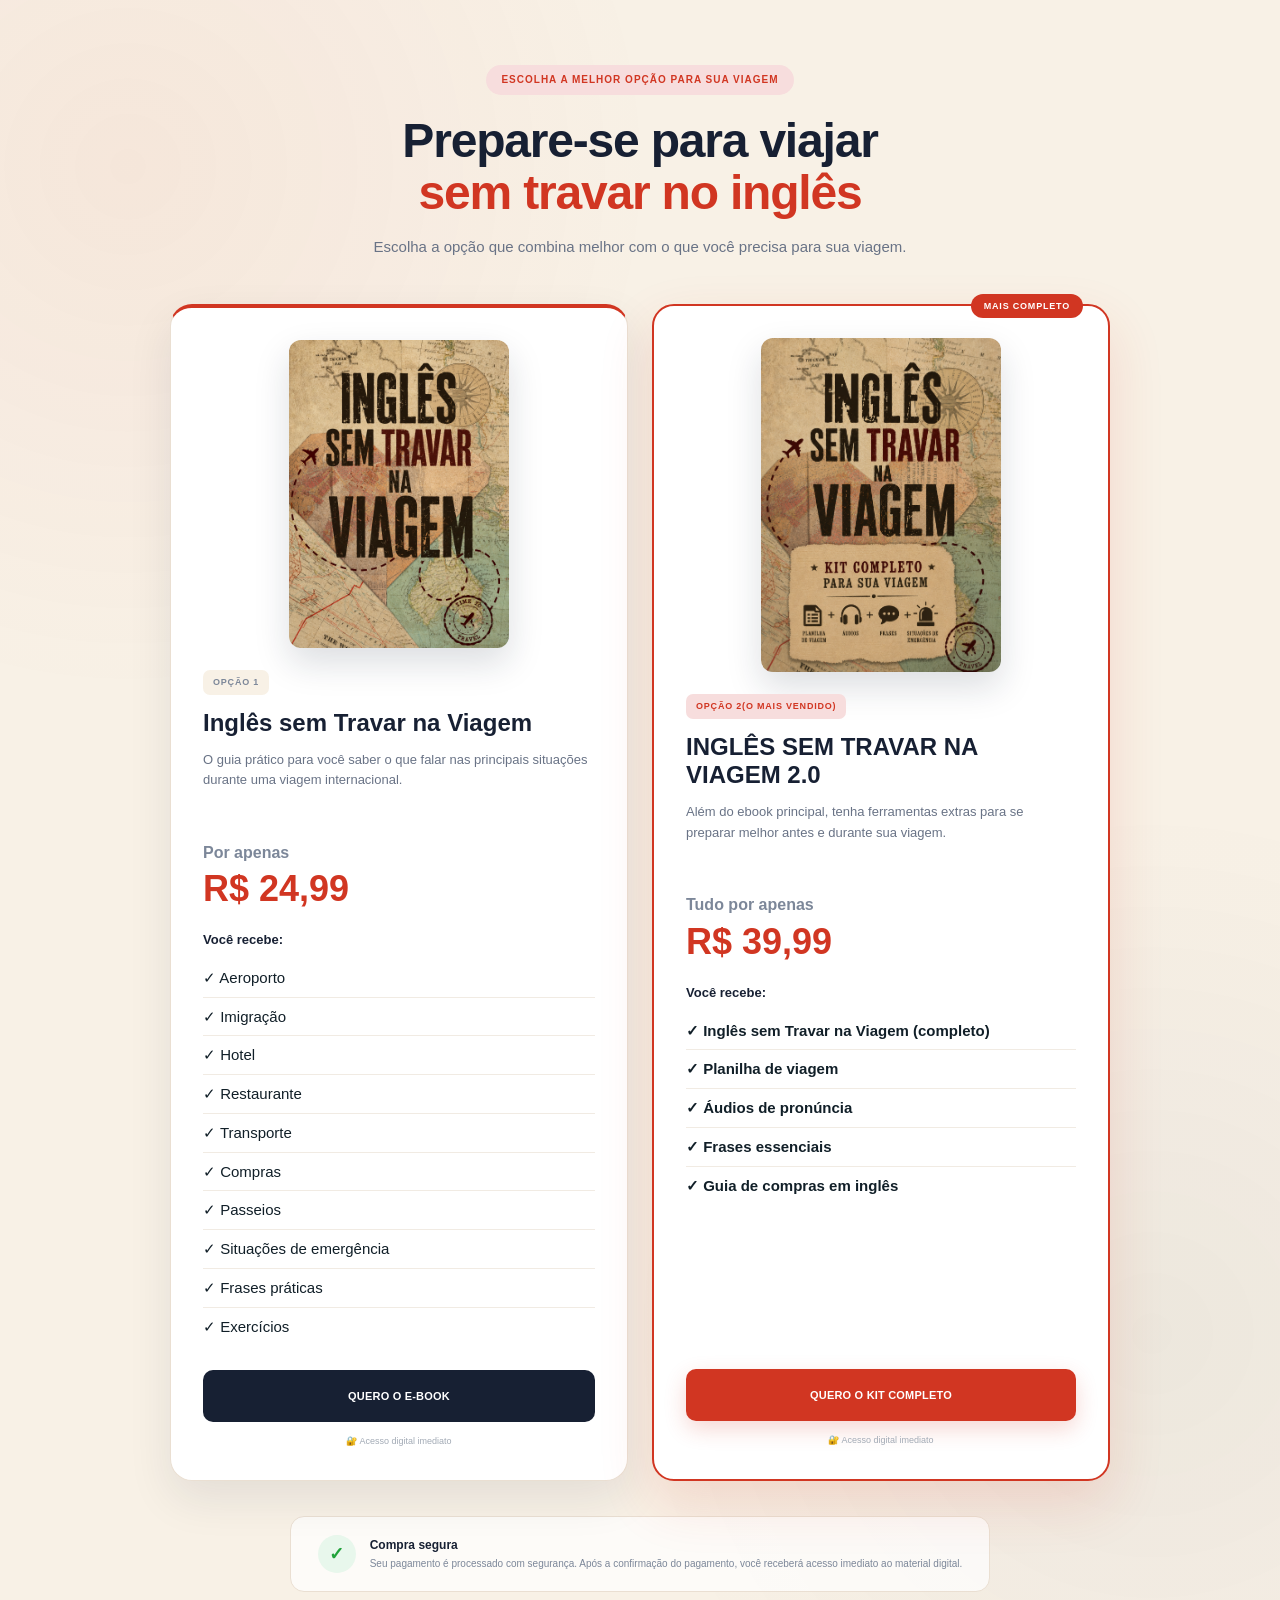
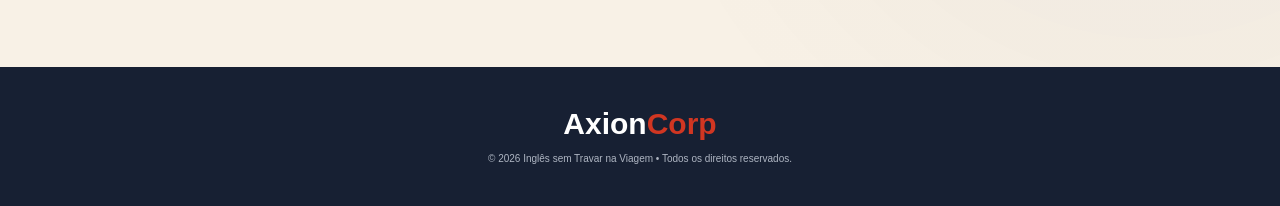
==== index.html @ 852e933a "Refactor index.html for better structure and clarity Refactor HTML structure and improve readability" ====
<!DOCTYPE html> <html lang="pt-BR"> <head>
<meta charset="UTF-8">

<meta name="viewport"
      content="width=device-width, initial-scale=1.0">

<title>Escolha sua opção | Inglês sem Travar na Viagem</title>

<link rel="stylesheet" href="oferta.css">
</head> <body>
<!-- ================= PRINCIPAL ================= -->

<main>

    <section class="offer">

        <div class="offer-container">


            <div class="badge">
                ESCOLHA A MELHOR OPÇÃO PARA SUA VIAGEM
            </div>


            <h1>
                Prepare-se para viajar
                <span>sem travar no inglês</span>
            </h1>


            <p class="subtitle">

                Escolha a opção que combina melhor
                com o que você precisa para sua viagem.

            </p>


            <!-- ================= CARDS ================= -->

            <div class="plans">


                <!-- ================= EBOOK ================= -->

                <div class="plan basic">


                    <div class="plan-image">

                        <img
                            src="capa oficial.png"
                            alt="Capa do e-book Inglês sem Travar na Viagem"
                        >

                    </div>


                    <div class="plan-label">
                        OPÇÃO 1
                    </div>


                    <h2>
                        Inglês sem Travar na Viagem
                    </h2>


                    <p class="plan-description">

                        O guia prático para você saber
                        o que falar nas principais situações
                        durante uma viagem internacional.

                    </p>


                    <div class="plan-price">

                        <small>
                            Por apenas
                        </small>

                        R$ 24,99

                    </div>


                    <div class="includes-title">
                        Você recebe:
                    </div>


                    <ul>

                        <li>
                            ✓ Aeroporto
                        </li>

                        <li>
                            ✓ Imigração
                        </li>

                        <li>
                            ✓ Hotel
                        </li>

                        <li>
                            ✓ Restaurante
                        </li>

                        <li>
                            ✓ Transporte
                        </li>

                        <li>
                            ✓ Compras
                        </li>

                        <li>
                            ✓ Passeios
                        </li>

                        <li>
                            ✓ Situações de emergência
                        </li>

                        <li>
                            ✓ Frases práticas
                        </li>

                        <li>
                            ✓ Exercícios
                        </li>

                    </ul>


                    <a
                        href="https://pay.cakto.com.br/377twj4_1083118"
                        class="plan-button basic-button"
                    >
                        QUERO O E-BOOK
                    </a>


                    <div class="plan-security">
                        🔐 Acesso digital imediato
                    </div>


                </div>



                <!-- ================= KIT ================= -->

                <div class="plan complete">


                    <div class="popular">
                        MAIS COMPLETO
                    </div>


                    <div class="plan-image">

                        <img
                            src="capa oficial 2.png"
                            alt="Capa do kit Inglês sem Travar na Viagem 2.0"
                        >

                    </div>


                    <div class="plan-label">
                        OPÇÃO 2 <span>(O MAIS VENDIDO)</span>
                    </div>


                    <h2>
                        INGLÊS SEM TRAVAR NA VIAGEM 2.0
                    </h2>


                    <p class="plan-description">

                        Além do ebook principal, tenha
                        ferramentas extras para se preparar
                        melhor antes e durante sua viagem.

                    </p>


                    <div class="plan-price">

                        <small>
                            Tudo por apenas
                        </small>

                        R$ 39,99

                    </div>


                    <div class="includes-title">
                        Você recebe:
                    </div>


                    <ul>

                        <li>
                            <strong>✓ Inglês sem Travar na Viagem (completo)</strong>
                        </li>

                        <li>
                            <strong>✓ Planilha de viagem</strong>
                        </li>

                        <li>
                            <strong>✓ Áudios de pronúncia</strong>
                        </li>

                        <li>
                            <strong>✓ Frases essenciais</strong>
                        </li>

                        <li>
                            <strong>✓ Guia de compras em inglês</strong>
                        </li>

                    </ul>


                    <a
                        href="https://pay.cakto.com.br/377twj4_1083118"
                        class="plan-button complete-button"
                    >
                        QUERO O KIT COMPLETO
                    </a>


                    <div class="plan-security">
                        🔐 Acesso digital imediato
                    </div>


                </div>


            </div>



            <!-- ================= GARANTIA ================= -->

            <div class="guarantee">


                <div class="guarantee-icon">
                    ✓
                </div>


                <div>

                    <strong>
                        Compra segura
                    </strong>


                    <p>
                        Seu pagamento é processado com segurança.
                        Após a confirmação do pagamento, você receberá
                        acesso imediato ao material digital.
                    </p>

                </div>


            </div>


        </div>

    </section>

</main>



<!-- ================= FOOTER ================= -->

<footer>


    <div class="footer-logo">
        Axion<span>Corp</span>
    </div>


    <p>
        © 2026 Inglês sem Travar na Viagem
        • Todos os direitos reservados.
    </p>


</footer>
</body> </html>
---- oferta.css ----
/* ================================================= */
/* ================= RESET ========================= */
/* ================================================= */

* {
    margin: 0;
    padding: 0;
    box-sizing: border-box;
}

html {
    scroll-behavior: smooth;
}

body {
    width: 100%;
    min-width: 0;
    font-family: Arial, Helvetica, sans-serif;
    background: #f8f1e6;
    color: #172033;
    overflow-x: hidden;
    -webkit-font-smoothing: antialiased;
}

img {
    display: block;
    max-width: 100%;
    height: auto;
}

a {
    color: inherit;
}

a,
button {
    -webkit-tap-highlight-color: transparent;
}


/* ================================================= */
/* ================= PRINCIPAL ===================== */
/* ================================================= */

.offer {
    width: 100%;
    min-height: 100vh;
    padding: 65px 20px 75px;

    background:
        radial-gradient(
            circle at 10% 10%,
            rgba(209, 54, 34, 0.06),
            transparent 28%
        ),
        radial-gradient(
            circle at 90% 80%,
            rgba(23, 32, 51, 0.05),
            transparent 30%
        ),
        #f8f1e6;
}

.offer-container {
    width: 100%;
    max-width: 1080px;
    margin: 0 auto;
    text-align: center;
}


/* ================================================= */
/* ================= BADGE ========================= */
/* ================================================= */

.badge {
    display: inline-flex;
    align-items: center;
    justify-content: center;

    max-width: 100%;

    padding: 8px 15px;

    border-radius: 30px;

    background: #f7dddd;
    color: #d13622;

    font-size: 10px;
    font-weight: 800;
    letter-spacing: 1px;
    line-height: 1.4;

    text-align: center;
}


/* ================================================= */
/* ================= TÍTULO ======================== */
/* ================================================= */

.offer h1 {
    width: 100%;
    max-width: 800px;

    margin: 20px auto 15px;

    font-size: 48px;
    line-height: 1.08;
    letter-spacing: -1.2px;

    font-weight: 800;
    color: #172033;
}

.offer h1 span {
    display: block;
    color: #d13622;
}


/* ================================================= */
/* ================= SUBTÍTULO ===================== */
/* ================================================= */

.subtitle {
    width: 100%;
    max-width: 620px;

    margin: 0 auto;

    color: #697386;

    font-size: 15px;
    line-height: 1.7;
}


/* ================================================= */
/* ================= CARDS ========================= */
/* ================================================= */

.plans {
    width: 100%;
    max-width: 940px;

    margin: 45px auto 0;

    display: grid;
    grid-template-columns: repeat(2, minmax(0, 1fr));

    gap: 24px;

    align-items: stretch;

    text-align: left;
}

.plan {
    position: relative;

    width: 100%;
    min-width: 0;

    padding: 32px;

    border-radius: 22px;

    background: #ffffff;

    border: 1px solid #eadfd2;

    box-shadow:
        0 18px 45px rgba(23, 32, 51, 0.09);

    display: flex;
    flex-direction: column;

    /* IMPORTANTE: não cortar o selo */
    overflow: visible;

    transition:
        transform 0.25s ease,
        box-shadow 0.25s ease,
        border-color 0.25s ease;
}

.plan:hover {
    transform: translateY(-5px);

    box-shadow:
        0 24px 55px rgba(23, 32, 51, 0.13);
}


/* ================================================= */
/* ================= CARD EBOOK ==================== */
/* ================================================= */

.plan.basic {
    border-top: 4px solid #d13622;
}


/* ================================================= */
/* ================= CARD COMPLETO ================= */
/* ================================================= */

.plan.complete {
    border: 2px solid #d13622;

    box-shadow:
        0 22px 55px rgba(209, 54, 34, 0.14);
}


/* ================================================= */
/* ================= MAIS COMPLETO ================= */
/* ================================================= */

.popular {
    position: absolute;

    top: 0;
    right: 25px;

    transform: translateY(-50%);

    padding: 7px 13px;

    border-radius: 30px;

    background: #d13622;
    color: #ffffff;

    font-size: 9px;
    font-weight: 800;
    letter-spacing: 0.8px;

    white-space: nowrap;

    z-index: 10;
}


/* ================================================= */
/* ================= IMAGEM EBOOK ================== */
/* ================================================= */

.plan-image {
    width: 100%;
    max-width: 220px;

    margin: 0 auto 22px;

    display: flex;
    justify-content: center;
}

.plan-image img {
    width: 100%;
    height: auto;

    border-radius: 12px;

    box-shadow:
        0 15px 35px rgba(23, 32, 51, 0.15);

    transition:
        transform 0.3s ease,
        box-shadow 0.3s ease;
}

.plan:hover .plan-image img {
    transform:
        translateY(-5px)
        scale(1.02);

    box-shadow:
        0 20px 40px rgba(23, 32, 51, 0.20);
}

.complete .plan-image {
    max-width: 240px;
}


/* ================================================= */
/* ================= LABEL ========================= */
/* ================================================= */

.plan-label {
    display: inline-flex;
    align-items: center;

    width: fit-content;
    max-width: 100%;

    margin-bottom: 14px;

    padding: 6px 10px;

    border-radius: 7px;

    background: #f8f1e6;
    color: #7c8799;

    font-size: 9px;
    font-weight: 800;
    letter-spacing: 0.8px;
    line-height: 1.4;
}

.complete .plan-label {
    background: #f7dddd;
    color: #d13622;
}


/* ================================================= */
/* ================= TÍTULO CARD =================== */
/* ================================================= */

.plan h2 {
    width: 100%;

    margin-bottom: 12px;

    color: #172033;

    font-size: 24px;
    line-height: 1.2;

    font-weight: 800;

    overflow-wrap: break-word;
}


/* ================================================= */
/* ================= DESCRIÇÃO ===================== */
/* ================================================= */

.plan-description {
    min-height: 70px;

    margin-bottom: 22px;

    color: #697386;

    font-size: 13px;
    line-height: 1.6;
}


/* ================================================= */
/* ================= PREÇO ========================= */
/* ================================================= */

.plan-price {
    margin-bottom: 25px;

    color: #d13622;

    font-size: 36px;
    line-height: 1;

    font-weight: 800;
}

.plan-price small {
    display: block;

    margin-bottom: 7px;

    color: #7c8799;

    font-size: 16px;
    line-height: 1.4;

    font-weight: 700;
}


/* ================================================= */
/* ================= RECEBE ======================== */
/* ================================================= */

.includes-title {
    margin-bottom: 12px;

    color: #172033;

    font-size: 13px;

    font-weight: 800;
}


/* ================================================= */
/* ================= LISTA ========================= */
/* ================================================= */

.plan ul {
    width: 100%;

    list-style: none;

    margin: 0 0 25px;

    padding: 0;
}

.plan li {
    padding: 8px 0;

    border-bottom:
        1px solid #f1ebe3;

    color: #111F28;

    font-size: 15px;
    line-height: 1.45;

    overflow-wrap: break-word;
}

.plan li:last-child {
    border-bottom: none;
}

/* Remove o segundo ✓ criado pelo CSS */

.plan li::before {
    content: none;
}

.plan li strong {
    color: #111F28;
}


/* ================================================= */
/* ================= BOTÕES ======================== */
/* ================================================= */

.plan-button {
    display: flex;

    align-items: center;
    justify-content: center;

    width: 100%;
    max-width: 100%;

    min-height: 52px;

    margin-top: auto;

    padding: 15px 14px;

    border: none;
    border-radius: 10px;

    text-decoration: none;

    text-align: center;

    font-size: 11px;
    line-height: 1.3;
    font-weight: 800;

    letter-spacing: 0.2px;

    cursor: pointer;

    white-space: normal;
    overflow-wrap: break-word;

    transition:
        transform 0.2s ease,
        background 0.2s ease,
        box-shadow 0.2s ease;
}


/* ================================================= */
/* ================= BOTÃO EBOOK =================== */
/* ================================================= */

.basic-button {
    background: #172033;
    color: #ffffff;
}

.basic-button:hover {
    background: #d13622;

    transform:
        translateY(-3px)
        scale(1.01);

    box-shadow:
        0 12px 30px
        rgba(209, 54, 34, 0.25);
}


/* ================================================= */
/* ================= BOTÃO KIT ===================== */
/* ================================================= */

.complete-button {
    background: #d13622;

    color: #ffffff;

    box-shadow:
        0 8px 22px
        rgba(209, 54, 34, 0.20);
}

.complete-button:hover {
    background: #b82c1c;

    transform:
        translateY(-3px)
        scale(1.01);

    box-shadow:
        0 14px 32px
        rgba(209, 54, 34, 0.35);
}


/* ================================================= */
/* ================= QUANDO CLICAR ================= */
/* ================================================= */

.plan-button:active {
    transform:
        translateY(1px)
        scale(0.97);

    box-shadow:
        0 4px 10px
        rgba(23, 32, 51, 0.15);
}

.plan-button:focus-visible {
    outline:
        3px solid
        rgba(209, 54, 34, 0.30);

    outline-offset: 4px;
}


/* ================================================= */
/* ================= SEGURANÇA ===================== */
/* ================================================= */

.plan-security {
    margin-top: 13px;

    color: #a2aab5;

    font-size: 9px;
    line-height: 1.4;

    text-align: center;
}


/* ================================================= */
/* ================= GARANTIA ====================== */
/* ================================================= */

.guarantee {
    width: 100%;
    max-width: 700px;

    margin: 35px auto 0;

    padding: 18px 22px;

    display: flex;

    align-items: center;
    justify-content: center;

    gap: 14px;

    background:
        rgba(255, 255, 255, 0.72);

    border:
        1px solid #eadfd2;

    border-radius: 14px;

    text-align: left;
}

.guarantee-icon {
    flex: 0 0 38px;

    width: 38px;
    height: 38px;

    display: flex;

    align-items: center;
    justify-content: center;

    border-radius: 50%;

    background: #e8f7ec;

    color: #20a33a;

    font-size: 18px;
    font-weight: 900;
}

.guarantee strong {
    display: block;

    margin-bottom: 4px;

    color: #172033;

    font-size: 12px;
}

.guarantee p {
    color: #7c8799;

    font-size: 10px;
    line-height: 1.5;
}


/* ================================================= */
/* ================= FOOTER ======================== */
/* ================================================= */

footer {
    width: 100%;

    padding: 40px 20px;

    background: #172033;

    color: #aeb5c2;

    text-align: center;
}

.footer-logo {
    margin-bottom: 10px;

    color: #ffffff;

    font-size: 30px;

    font-weight: 800;
}

.footer-logo span {
    color: #d13622;
}

footer p {
    font-size: 10px;
    line-height: 1.5;
}


/* ================================================= */
/* ================= TABLET ======================== */
/* ================================================= */

@media (max-width: 900px) {

    .offer {
        padding: 55px 20px 65px;
    }

    .offer h1 {
        font-size: 42px;
    }

    .plans {
        gap: 18px;
    }

    .plan {
        padding: 27px;
    }

}


/* ================================================= */
/* ================= CELULAR ======================= */
/* ================================================= */

@media (max-width: 700px) {

    body {
        width: 100%;
        overflow-x: hidden;
    }

    .offer {
        width: 100%;
        min-height: auto;

        padding: 42px 15px 55px;
    }

    .offer-container {
        width: 100%;
        max-width: 100%;
    }

    .badge {
        padding: 7px 10px;

        font-size: 8px;
        line-height: 1.4;

        letter-spacing: 0.6px;
    }

    .offer h1 {
        margin: 16px auto 15px;

        font-size: clamp(28px, 8vw, 36px);

        line-height: 1.12;

        letter-spacing: -0.7px;
    }

    .subtitle {
        font-size: 13px;
        line-height: 1.6;
    }

    .plans {
        width: 100%;
        max-width: 100%;

        margin: 38px auto 0;

        display: flex;
        flex-direction: column;

        gap: 30px;
    }

    .plan {
        width: 100%;

        padding: 26px 21px;

        border-radius: 18px;
    }

    .plan.complete {
        margin-top: 8px;
    }

    .popular {
        right: 17px;

        padding: 6px 10px;

        font-size: 8px;
        letter-spacing: 0.5px;
    }

    .plan-image {
        width: 100%;

        max-width: 190px;

        margin: 0 auto 18px;
    }

    .complete .plan-image {
        max-width: 210px;
    }

    .plan h2 {
        font-size: 21px;
        line-height: 1.25;
    }

    .plan-description {
        min-height: auto;

        font-size: 12px;
        line-height: 1.6;
    }

    .plan-price {
        font-size: 33px;
    }

    .plan-price small {
        font-size: 14px;
    }

    .plan li {
        font-size: 14px;

        padding: 9px 0;
    }

    .plan-button {
        width: 100%;

        min-height: 52px;

        padding: 14px 10px;

        font-size: 11px;
    }

    .guarantee {
        width: 100%;
        max-width: 100%;

        margin-top: 28px;

        padding: 16px;

        gap: 10px;
    }

    footer {
        padding: 35px 15px;
    }

}


/* ================================================= */
/* ================= CELULAR PEQUENO =============== */
/* ================================================= */

@media (max-width: 480px) {

    .offer {
        padding: 35px 12px 45px;
    }

    .offer h1 {
        font-size: clamp(26px, 8vw, 30px);
        line-height: 1.13;
    }

    .subtitle {
        font-size: 12px;
    }

    .plans {
        margin-top: 32px;
        gap: 27px;
    }

    .plan {
        padding: 23px 17px;

        border-radius: 16px;
    }

    .popular {
        right: 12px;

        padding: 6px 8px;

        font-size: 7px;
    }

    .plan-image {
        max-width: 170px;
    }

    .complete .plan-image {
        max-width: 185px;
    }

    .plan-label {
        font-size: 8px;
    }

    .plan h2 {
        font-size: 19px;
    }

    .plan-description {
        font-size: 11px;
    }

    .plan li {
        font-size: 13px;

        padding-top: 8px;
        padding-bottom: 8px;
    }

    .plan-price {
        font-size: 30px;
    }

    .plan-price small {
        font-size: 13px;
    }

    .plan-button {
        min-height: 50px;

        padding: 12px 8px;

        font-size: 10px;
    }

    .guarantee {
        align-items: flex-start;

        gap: 10px;

        padding: 14px;
    }

    .guarantee-icon {
        flex-basis: 34px;

        width: 34px;
        height: 34px;

        font-size: 16px;
    }

    footer {
        padding: 30px 12px;
    }

    .footer-logo {
        font-size: 25px;
    }

    footer p {
        font-size: 8px;
    }

}


/* ================================================= */
/* ================= MUITO PEQUENO ================= */
/* ================================================= */

@media (max-width: 360px) {

    .offer {
        padding-left: 10px;
        padding-right: 10px;
    }

    .offer h1 {
        font-size: 25px;
    }

    .plan {
        padding: 20px 14px;
    }

    .plan h2 {
        font-size: 18px;
    }

    .plan-price {
        font-size: 28px;
    }

    .plan-price small {
        font-size: 12px;
    }

    .plan li {
        font-size: 12px;
    }

    .popular {
        right: 10px;
        font-size: 6px;
    }

}


/* ================================================= */
/* ================= ACESSIBILIDADE ================ */
/* ================================================= */

@media (prefers-reduced-motion: reduce) {

    html {
        scroll-behavior: auto;
    }

    *,
    *::before,
    *::after {

        transition-duration: 0.01ms !important;

        animation-duration: 0.01ms !important;

        animation-iteration-count: 1 !important;
    }

}
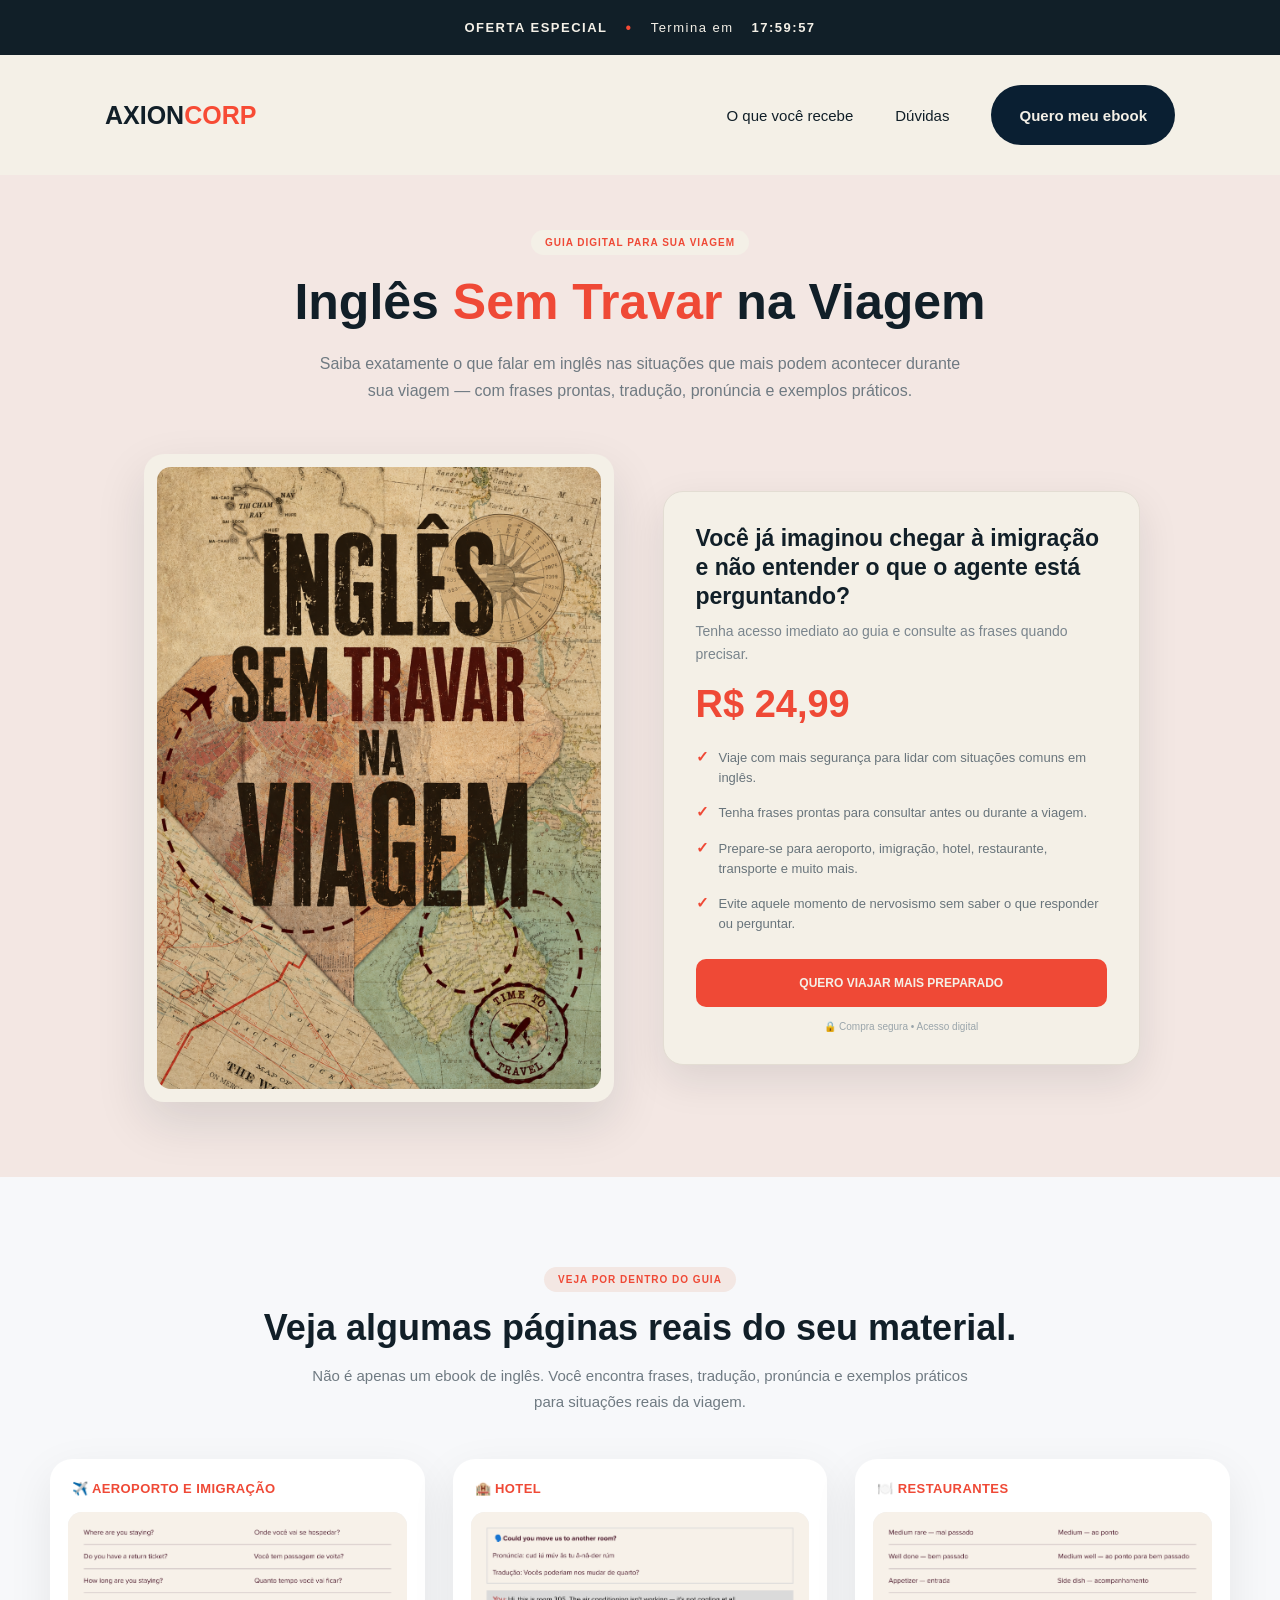
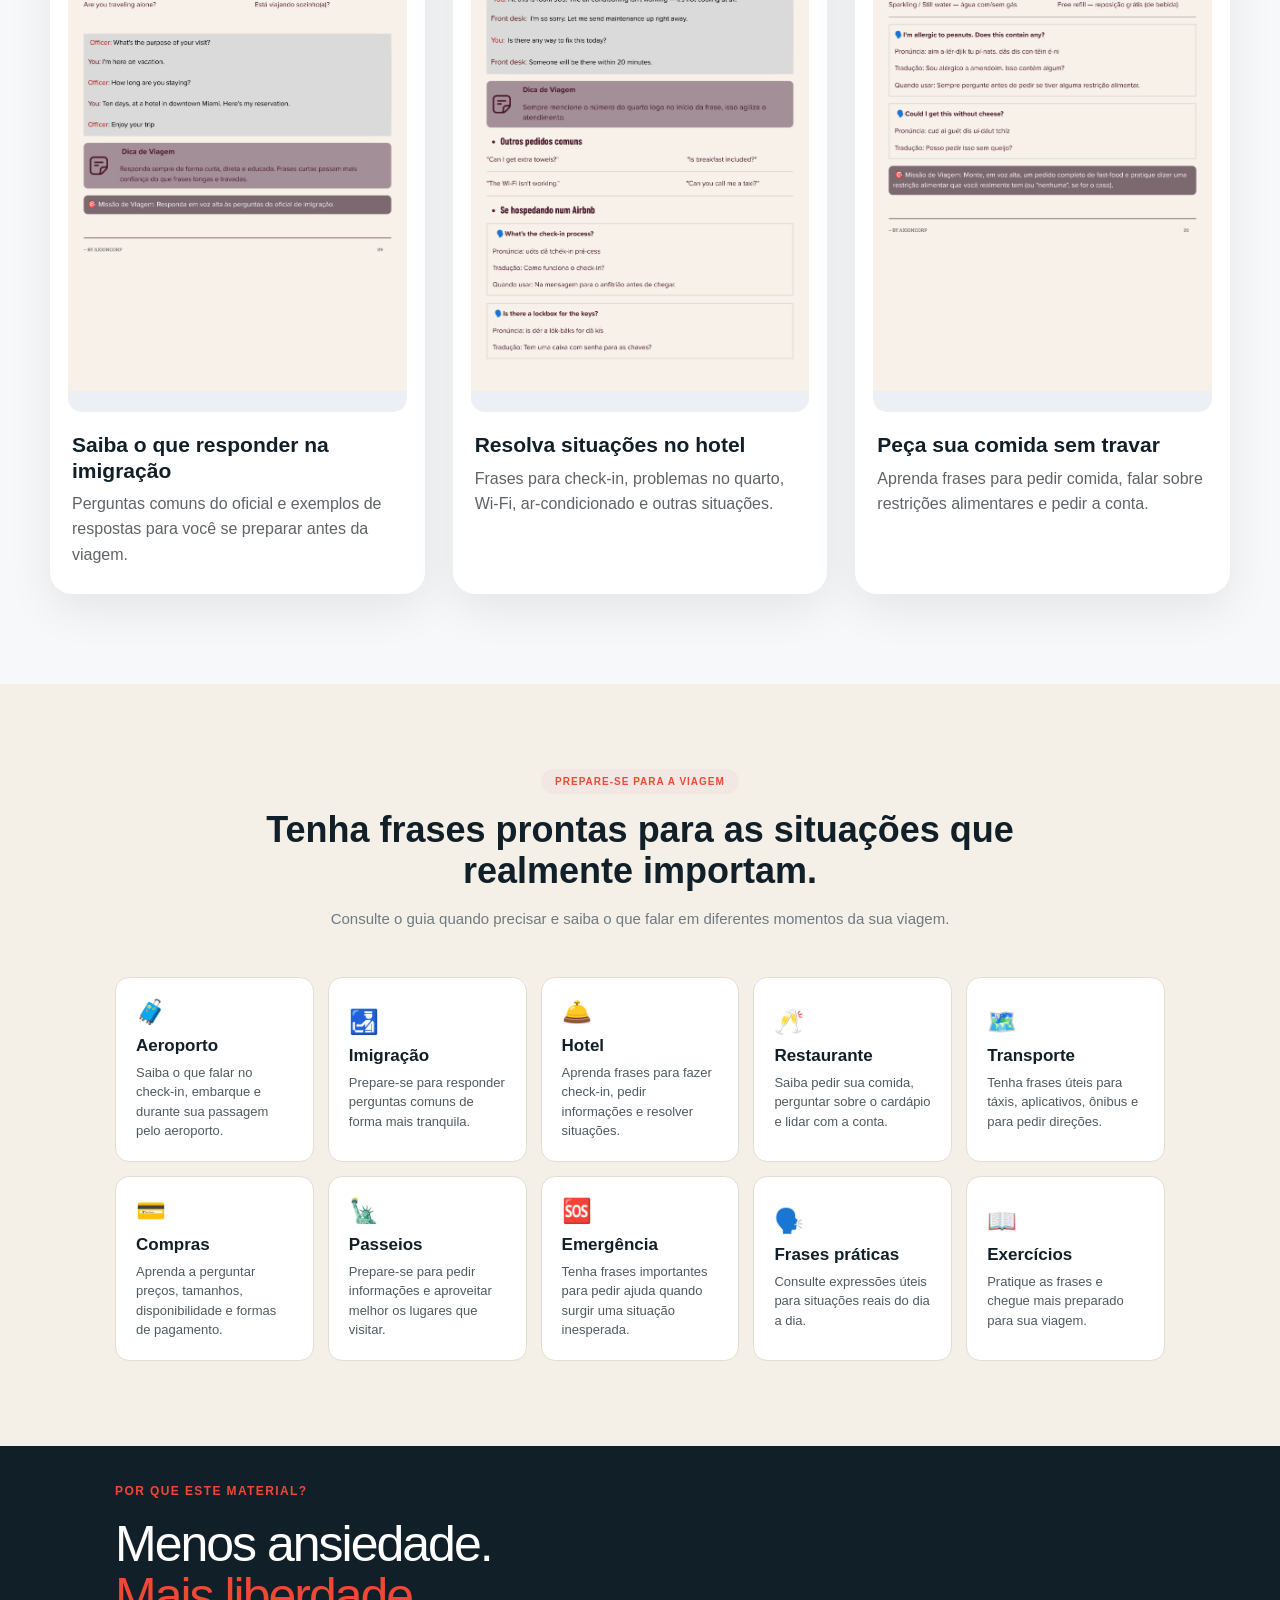
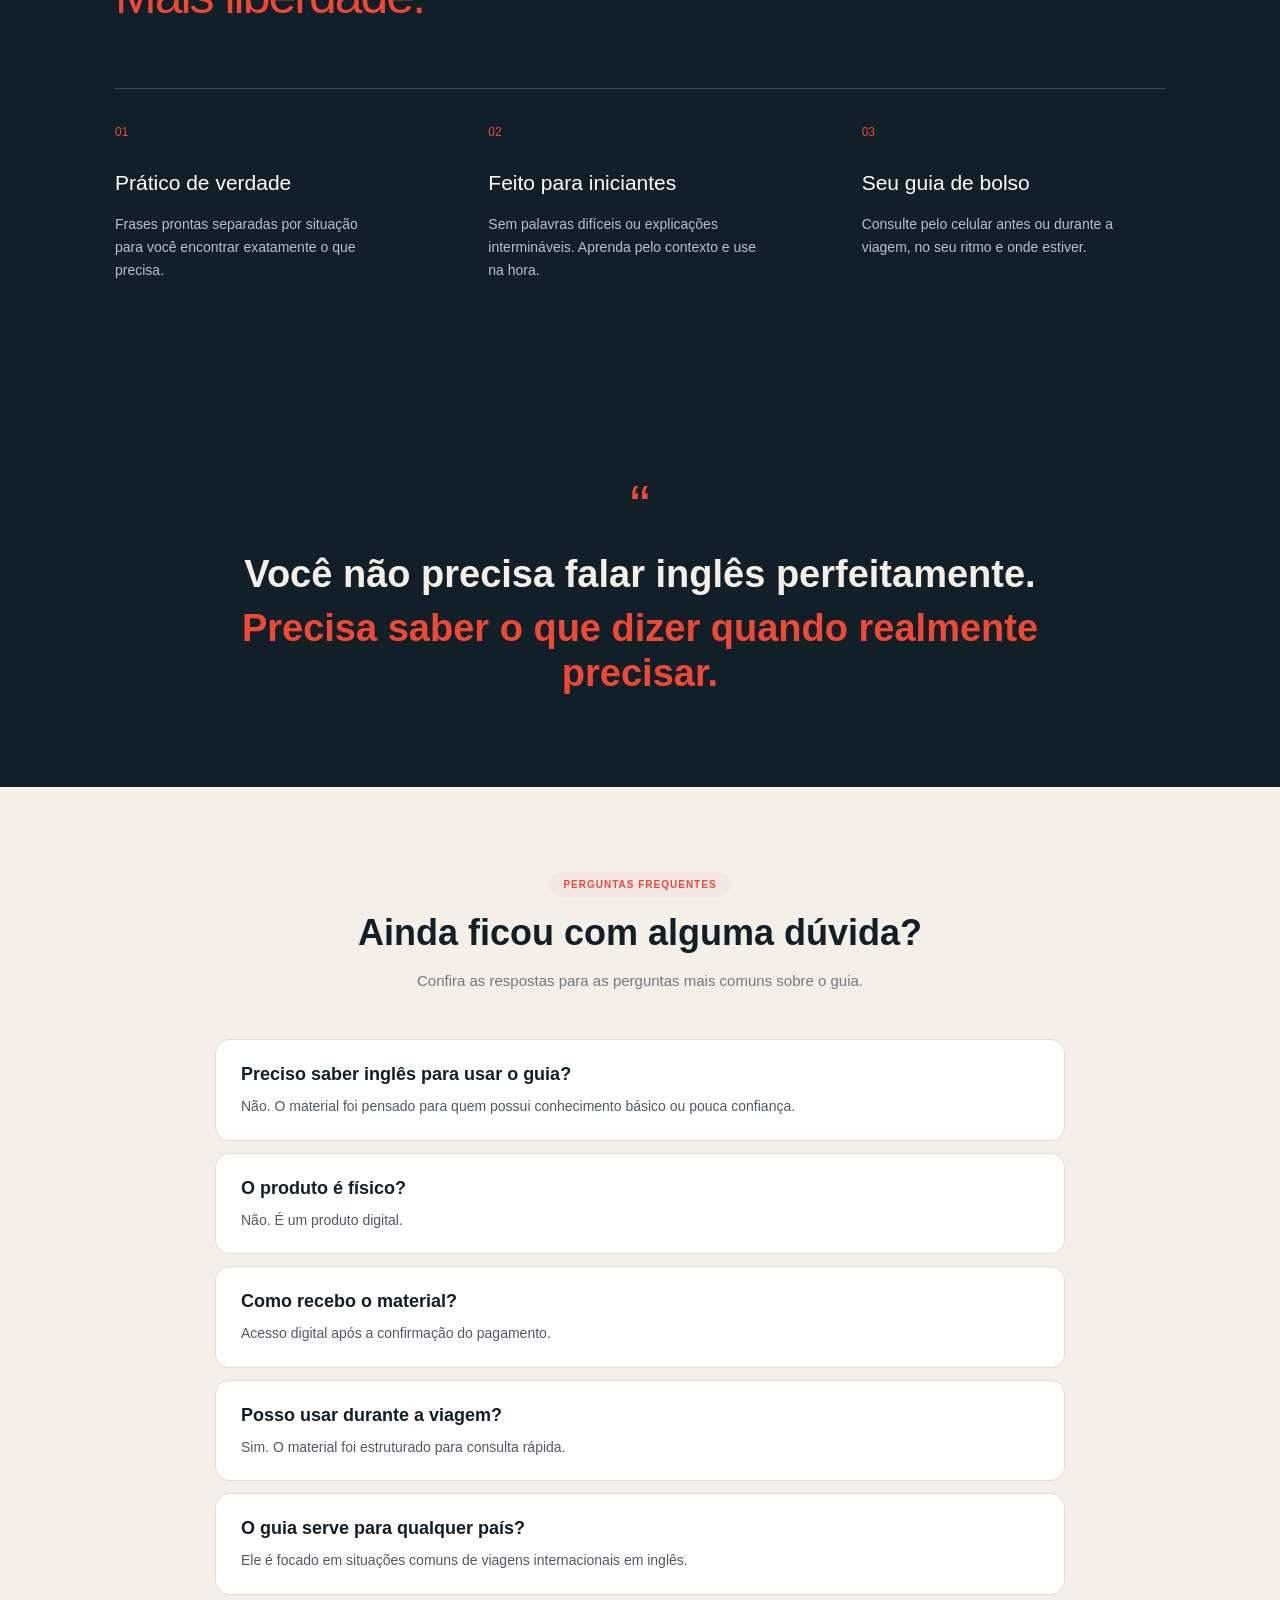
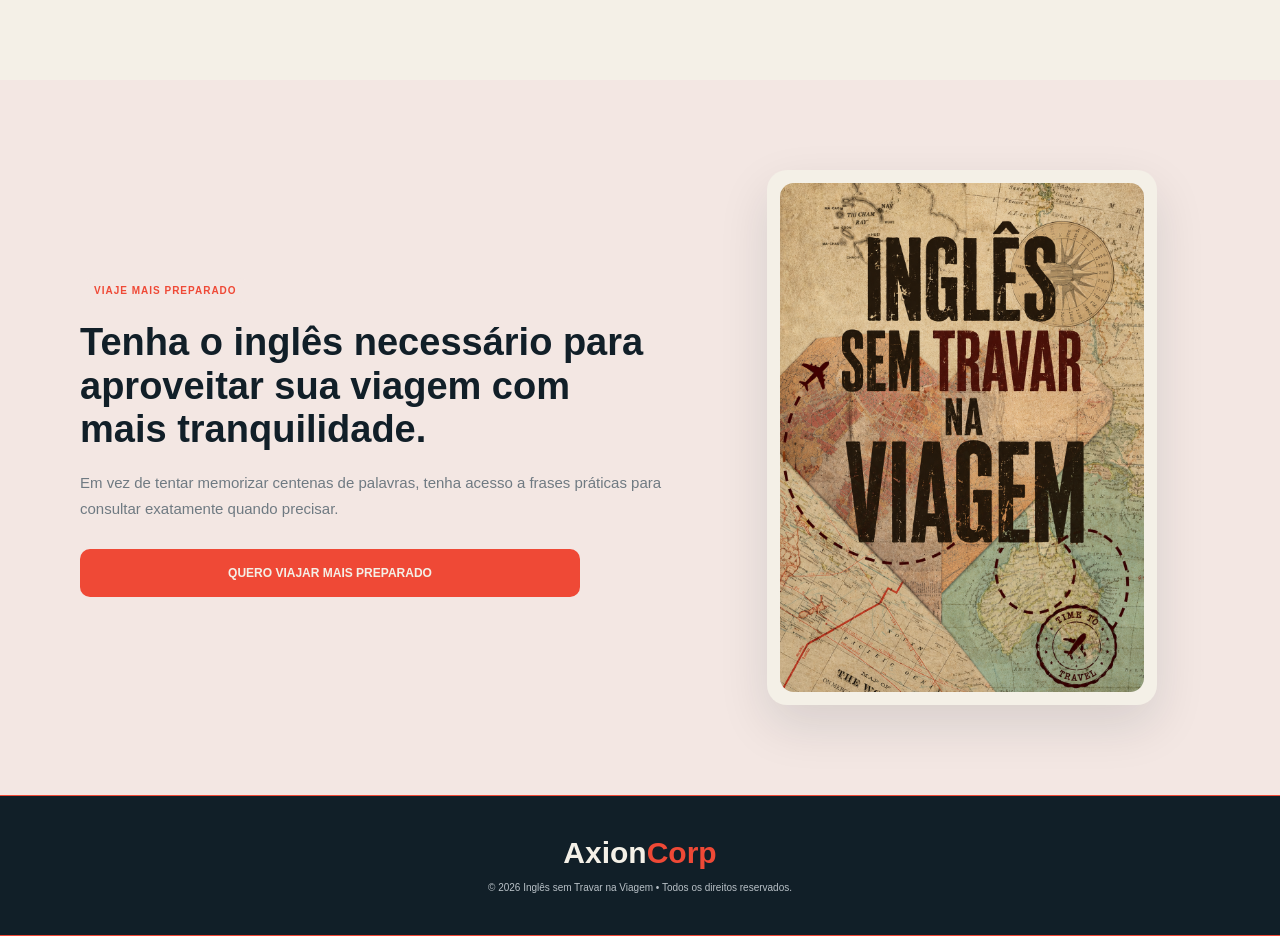
==== commit c472026b: "Update index.html" ====
--- a/index.html
+++ b/index.html
@@ -1,310 +1,1379 @@
-<!DOCTYPE html> <html lang="pt-BR"> <head>
-<meta charset="UTF-8">
-
-<meta name="viewport"
-      content="width=device-width, initial-scale=1.0">
-
-<title>Escolha sua opção | Inglês sem Travar na Viagem</title>
-
-<link rel="stylesheet" href="oferta.css">
-</head> <body>
-<!-- ================= PRINCIPAL ================= -->
-
-<main>
-
-    <section class="offer">
-
-        <div class="offer-container">
-
-
-            <div class="badge">
-                ESCOLHA A MELHOR OPÇÃO PARA SUA VIAGEM
+
+<!DOCTYPE html>
+<html lang="pt-BR">
+
+<head>
+
+    <meta charset="UTF-8">
+
+    <meta name="viewport"
+          content="width=device-width, initial-scale=1.0, viewport-fit=cover">
+
+    <title>Inglês sem Travar na Viagem</title>
+
+    <link rel="stylesheet" href="web2.css">
+
+</head>
+
+
+<body>
+
+
+    <!-- ================= TOP BAR ================= -->
+
+    <div class="top-bar">
+
+        <div class="top-bar-content">
+
+            <strong>OFERTA ESPECIAL</strong>
+
+            <span>•</span>
+
+            <span>Termina em</span>
+
+            <span class="promo-countdown" id="promoCountdown">
+                18:00:00
+            </span>
+
+        </div>
+
+    </div>
+
+
+    <!-- ================= HEADER ================= -->
+
+    <header class="header">
+
+        <div class="header-container">
+
+            <div class="logo">
+                AXION<span>CORP</span>
             </div>
 
 
-            <h1>
-                Prepare-se para viajar
-                <span>sem travar no inglês</span>
-            </h1>
-
-
-            <p class="subtitle">
-
-                Escolha a opção que combina melhor
-                com o que você precisa para sua viagem.
-
-            </p>
-
-
-            <!-- ================= CARDS ================= -->
-
-            <div class="plans">
-
-
-                <!-- ================= EBOOK ================= -->
-
-                <div class="plan basic">
-
-
-                    <div class="plan-image">
+            <!-- BOTÃO MENU MOBILE -->
+
+            <button
+                class="menu-toggle"
+                id="menuToggle"
+                aria-label="Abrir menu"
+                aria-expanded="false"
+                type="button"
+            >
+
+                <span></span>
+                <span></span>
+                <span></span>
+
+            </button>
+
+
+            <!-- MENU -->
+
+            <nav class="menu" id="mainMenu">
+
+                <a href="#conteudo">
+                    O que você recebe
+                </a>
+
+                <a href="#faq">
+                    Dúvidas
+                </a>
+
+                <a
+                    href="#oferta"
+                    class="header-button"
+                >
+                    Quero meu ebook
+                </a>
+
+            </nav>
+
+        </div>
+
+    </header>
+
+
+    <!-- ================= HERO ================= -->
+
+    <main>
+
+
+        <section class="hero">
+
+            <div class="hero-container">
+
+                <div class="badge">
+                    GUIA DIGITAL PARA SUA VIAGEM
+                </div>
+
+
+                <h1>
+                    Inglês <span>Sem Travar</span> na Viagem
+                </h1>
+
+
+                <p class="hero-description">
+
+                    Saiba exatamente o que falar em inglês nas situações
+                    que mais podem acontecer durante sua viagem — com frases
+                    prontas, tradução, pronúncia e exemplos práticos.
+
+                </p>
+
+
+                <!-- ================= PRODUTO ================= -->
+
+                <div class="product-area">
+
+
+                    <!-- CAPA -->
+
+                    <div class="product-left">
+
+                        <div class="book-wrapper">
+
+                            <img
+                                src="capa oficial.png"
+                                alt="Ebook Inglês sem Travar na Viagem"
+                                class="book-image"
+                            >
+
+                        </div>
+
+                    </div>
+
+
+                    <!-- CARD DE COMPRA -->
+
+                    <div
+                        class="product-right"
+                        id="comprar"
+                    >
+
+                        <div class="purchase-card">
+
+                            <div class="small-title">
+
+                                Você já imaginou chegar à imigração
+                                e não entender o que o agente está
+                                perguntando?
+
+                            </div>
+
+
+                            <div class="access">
+
+                                Tenha acesso imediato ao guia e consulte
+                                as frases quando precisar.
+
+                            </div>
+
+
+                            <div class="price">
+                                R$ 24,99
+                            </div>
+
+
+                            <!-- BENEFÍCIOS -->
+
+                            <div
+                                class="benefits"
+                                id="beneficios"
+                            >
+
+                                <div class="benefit">
+
+                                    <span>✓</span>
+
+                                    <p>
+                                        Viaje com mais segurança para lidar
+                                        com situações comuns em inglês.
+                                    </p>
+
+                                </div>
+
+
+                                <div class="benefit">
+
+                                    <span>✓</span>
+
+                                    <p>
+                                        Tenha frases prontas para consultar
+                                        antes ou durante a viagem.
+                                    </p>
+
+                                </div>
+
+
+                                <div class="benefit">
+
+                                    <span>✓</span>
+
+                                    <p>
+                                        Prepare-se para aeroporto, imigração,
+                                        hotel, restaurante, transporte e muito mais.
+                                    </p>
+
+                                </div>
+
+
+                                <div class="benefit">
+
+                                    <span>✓</span>
+
+                                    <p>
+                                        Evite aquele momento de nervosismo
+                                        sem saber o que responder ou perguntar.
+                                    </p>
+
+                                </div>
+
+                            </div>
+
+
+                            <!-- BOTÃO -->
+
+                            <a
+                                href="index (2).html"
+                                class="buy-button"
+                                aria-label="Quero viajar mais preparado"
+                            >
+                                QUERO VIAJAR MAIS PREPARADO
+                            </a>
+
+
+                            <div class="security">
+                                🔒 Compra segura • Acesso digital
+                            </div>
+
+                        </div>
+
+                    </div>
+
+                </div>
+
+            </div>
+
+        </section>
+
+
+
+        <!-- ================= VEJA POR DENTRO ================= -->
+
+        <section
+            class="preview-section"
+            id="veja-por-dentro"
+        >
+
+            <div class="preview-container">
+
+
+                <div class="section-heading">
+
+                    <div class="section-badge">
+                        VEJA POR DENTRO DO GUIA
+                    </div>
+
+
+                    <h2>
+                        Veja algumas páginas reais do seu material.
+                    </h2>
+
+
+                    <p>
+
+                        Não é apenas um ebook de inglês.
+                        Você encontra frases, tradução, pronúncia
+                        e exemplos práticos para situações reais da viagem.
+
+                    </p>
+
+                </div>
+
+
+                <div class="preview-grid">
+
+
+                    <!-- CARD 1 -->
+
+                    <article class="preview-card">
+
+                        <div class="preview-label">
+                            ✈️ AEROPORTO E IMIGRAÇÃO
+                        </div>
+
+
+                        <div class="preview-image-wrapper">
+
+                            <img
+                                src="page_9_nova.png"
+                                alt="Página real do ebook sobre Aeroporto e Imigração"
+                                class="preview-image"
+                                loading="lazy"
+                            >
+
+                        </div>
+
+
+                        <h3>
+                            Saiba o que responder na imigração
+                        </h3>
+
+
+                        <p>
+
+                            Perguntas comuns do oficial e exemplos
+                            de respostas para você se preparar antes da viagem.
+
+                        </p>
+
+                    </article>
+
+
+
+                    <!-- CARD 2 -->
+
+                    <article class="preview-card">
+
+                        <div class="preview-label">
+                            🏨 HOTEL
+                        </div>
+
+
+                        <div class="preview-image-wrapper">
+
+                            <img
+                                src="page_16_nova.png"
+                                alt="Página real do ebook sobre Hotel"
+                                class="preview-image"
+                                loading="lazy"
+                            >
+
+                        </div>
+
+
+                        <h3>
+                            Resolva situações no hotel
+                        </h3>
+
+
+                        <p>
+
+                            Frases para check-in, problemas no quarto,
+                            Wi-Fi, ar-condicionado e outras situações.
+
+                        </p>
+
+                    </article>
+
+
+
+                    <!-- CARD 3 -->
+
+                    <article class="preview-card">
+
+                        <div class="preview-label">
+                            🍽️ RESTAURANTES
+                        </div>
+
+
+                        <div class="preview-image-wrapper">
+
+                            <img
+                                src="page_20_nova.png"
+                                alt="Página real do ebook sobre Restaurantes"
+                                class="preview-image"
+                                loading="lazy"
+                            >
+
+                        </div>
+
+
+                        <h3>
+                            Peça sua comida sem travar
+                        </h3>
+
+
+                        <p>
+
+                            Aprenda frases para pedir comida,
+                            falar sobre restrições alimentares
+                            e pedir a conta.
+
+                        </p>
+
+                    </article>
+
+                </div>
+
+            </div>
+
+        </section>
+
+
+
+        <!-- ================= CONTEÚDO ================= -->
+
+        <section
+            class="content-section"
+            id="conteudo"
+        >
+
+            <div class="content-container">
+
+
+                <div class="section-heading">
+
+                    <div class="section-badge">
+                        PREPARE-SE PARA A VIAGEM
+                    </div>
+
+
+                    <h2>
+
+                        Tenha frases prontas para as situações
+                        que realmente importam.
+
+                    </h2>
+
+
+                    <p>
+
+                        Consulte o guia quando precisar e saiba
+                        o que falar em diferentes momentos da sua viagem.
+
+                    </p>
+
+                </div>
+
+
+                <div class="content-grid">
+
+
+                    <div class="content-item">
+
+                        <div class="icon">
+                            🧳
+                        </div>
+
+                        <strong>
+                            Aeroporto
+                        </strong>
+
+                        <span>
+
+                            Saiba o que falar no check-in,
+                            embarque e durante sua passagem pelo aeroporto.
+
+                        </span>
+
+                    </div>
+
+
+
+                    <div class="content-item">
+
+                        <div class="icon">
+                            🛃
+                        </div>
+
+                        <strong>
+                            Imigração
+                        </strong>
+
+                        <span>
+
+                            Prepare-se para responder perguntas comuns
+                            de forma mais tranquila.
+
+                        </span>
+
+                    </div>
+
+
+
+                    <div class="content-item">
+
+                        <div class="icon">
+                            🛎️
+                        </div>
+
+                        <strong>
+                            Hotel
+                        </strong>
+
+                        <span>
+
+                            Aprenda frases para fazer check-in,
+                            pedir informações e resolver situações.
+
+                        </span>
+
+                    </div>
+
+
+
+                    <div class="content-item">
+
+                        <div class="icon">
+                            🥂
+                        </div>
+
+                        <strong>
+                            Restaurante
+                        </strong>
+
+                        <span>
+
+                            Saiba pedir sua comida, perguntar
+                            sobre o cardápio e lidar com a conta.
+
+                        </span>
+
+                    </div>
+
+
+
+                    <div class="content-item">
+
+                        <div class="icon">
+                            🗺️
+                        </div>
+
+                        <strong>
+                            Transporte
+                        </strong>
+
+                        <span>
+
+                            Tenha frases úteis para táxis,
+                            aplicativos, ônibus e para pedir direções.
+
+                        </span>
+
+                    </div>
+
+
+
+                    <div class="content-item">
+
+                        <div class="icon">
+                            💳
+                        </div>
+
+                        <strong>
+                            Compras
+                        </strong>
+
+                        <span>
+
+                            Aprenda a perguntar preços, tamanhos,
+                            disponibilidade e formas de pagamento.
+
+                        </span>
+
+                    </div>
+
+
+
+                    <div class="content-item">
+
+                        <div class="icon">
+                            🗽
+                        </div>
+
+                        <strong>
+                            Passeios
+                        </strong>
+
+                        <span>
+
+                            Prepare-se para pedir informações
+                            e aproveitar melhor os lugares que visitar.
+
+                        </span>
+
+                    </div>
+
+
+
+                    <div class="content-item">
+
+                        <div class="icon">
+                            🆘
+                        </div>
+
+                        <strong>
+                            Emergência
+                        </strong>
+
+                        <span>
+
+                            Tenha frases importantes para pedir
+                            ajuda quando surgir uma situação inesperada.
+
+                        </span>
+
+                    </div>
+
+
+
+                    <div class="content-item">
+
+                        <div class="icon">
+                            🗣️
+                        </div>
+
+                        <strong>
+                            Frases práticas
+                        </strong>
+
+                        <span>
+
+                            Consulte expressões úteis para
+                            situações reais do dia a dia.
+
+                        </span>
+
+                    </div>
+
+
+
+                    <div class="content-item">
+
+                        <div class="icon">
+                            📖
+                        </div>
+
+                        <strong>
+                            Exercícios
+                        </strong>
+
+                        <span>
+
+                            Pratique as frases e chegue mais
+                            preparado para sua viagem.
+
+                        </span>
+
+                    </div>
+
+                </div>
+
+            </div>
+
+        </section>
+
+
+
+        <!-- ================= POR QUE ESTE MATERIAL ================= -->
+
+        <section
+            class="audience-section"
+            style="
+                width:100%;
+                padding:38px 23px 105px;
+                background:#111f28;
+                color:#ffffff;
+            "
+        >
+
+            <div
+                style="
+                    width:100%;
+                    max-width:1050px;
+                    margin:0 auto;
+                "
+            >
+
+                <div style="margin-bottom:65px;">
+
+                    <div
+                        style="
+                            font-size:12px;
+                            font-weight:800;
+                            letter-spacing:1.4px;
+                            color:#ef4936;
+                            margin-bottom:20px;
+                        "
+                    >
+                        POR QUE ESTE MATERIAL?
+                    </div>
+
+
+                    <h2
+                        style="
+                            margin:0;
+                            font-size:50px;
+                            line-height:1.05;
+                            font-weight:400;
+                            letter-spacing:-2px;
+                            color:#ffffff;
+                        "
+                    >
+
+                        Menos ansiedade.<br>
+
+                        <span style="color:#ef4936;">
+                            Mais liberdade.
+                        </span>
+
+                    </h2>
+
+                </div>
+
+
+                <div
+                    style="
+                        width:100%;
+                        height:1px;
+                        background:rgba(255,255,255,0.18);
+                        margin-bottom:36px;
+                    "
+                ></div>
+
+
+                <div
+                    style="
+                        display:grid;
+                        grid-template-columns:repeat(3,1fr);
+                        gap:70px;
+                    "
+                >
+
+
+                    <div>
+
+                        <div
+                            style="
+                                font-size:12px;
+                                font-weight:500;
+                                color:#ef4936;
+                                margin-bottom:31px;
+                            "
+                        >
+                            01
+                        </div>
+
+
+                        <h3
+                            style="
+                                margin:0 0 18px;
+                                font-size:21px;
+                                line-height:1.2;
+                                font-weight:400;
+                                color:#ffffff;
+                            "
+                        >
+                            Prático de verdade
+                        </h3>
+
+
+                        <p
+                            style="
+                                margin:0;
+                                max-width:270px;
+                                font-size:14px;
+                                line-height:1.65;
+                                font-weight:400;
+                                color:#b9c1c7;
+                            "
+                        >
+
+                            Frases prontas separadas por situação
+                            para você encontrar exatamente o que precisa.
+
+                        </p>
+
+                    </div>
+
+
+
+                    <div>
+
+                        <div
+                            style="
+                                font-size:12px;
+                                font-weight:500;
+                                color:#ef4936;
+                                margin-bottom:31px;
+                            "
+                        >
+                            02
+                        </div>
+
+
+                        <h3
+                            style="
+                                margin:0 0 18px;
+                                font-size:21px;
+                                line-height:1.2;
+                                font-weight:400;
+                                color:#ffffff;
+                            "
+                        >
+                            Feito para iniciantes
+                        </h3>
+
+
+                        <p
+                            style="
+                                margin:0;
+                                max-width:270px;
+                                font-size:14px;
+                                line-height:1.65;
+                                font-weight:400;
+                                color:#b9c1c7;
+                            "
+                        >
+
+                            Sem palavras difíceis ou explicações
+                            intermináveis. Aprenda pelo contexto e use na hora.
+
+                        </p>
+
+                    </div>
+
+
+
+                    <div>
+
+                        <div
+                            style="
+                                font-size:12px;
+                                font-weight:500;
+                                color:#ef4936;
+                                margin-bottom:31px;
+                            "
+                        >
+                            03
+                        </div>
+
+
+                        <h3
+                            style="
+                                margin:0 0 18px;
+                                font-size:21px;
+                                line-height:1.2;
+                                font-weight:400;
+                                color:#ffffff;
+                            "
+                        >
+                            Seu guia de bolso
+                        </h3>
+
+
+                        <p
+                            style="
+                                margin:0;
+                                max-width:270px;
+                                font-size:14px;
+                                line-height:1.65;
+                                font-weight:400;
+                                color:#b9c1c7;
+                            "
+                        >
+
+                            Consulte pelo celular antes ou durante
+                            a viagem, no seu ritmo e onde estiver.
+
+                        </p>
+
+                    </div>
+
+                </div>
+
+            </div>
+
+        </section>
+
+
+
+        <!-- ================= FRASE DE IMPACTO ================= -->
+
+        <section class="impact-section">
+
+            <div class="impact-container">
+
+                <div class="impact-mark">
+                    “
+                </div>
+
+
+                <h2>
+
+                    Você não precisa falar inglês perfeitamente.
+
+                    <span>
+                        Precisa saber o que dizer quando realmente precisar.
+                    </span>
+
+                </h2>
+
+            </div>
+
+        </section>
+
+
+
+        <!-- ================= FAQ ================= -->
+
+        <section
+            class="faq-section"
+            id="faq"
+        >
+
+            <div class="faq-container">
+
+
+                <div class="section-heading">
+
+                    <div class="section-badge">
+                        PERGUNTAS FREQUENTES
+                    </div>
+
+
+                    <h2>
+                        Ainda ficou com alguma dúvida?
+                    </h2>
+
+
+                    <p>
+
+                        Confira as respostas para as perguntas
+                        mais comuns sobre o guia.
+
+                    </p>
+
+                </div>
+
+
+                <div class="faq-list">
+
+
+                    <div class="faq-item">
+
+                        <h3>
+                            Preciso saber inglês para usar o guia?
+                        </h3>
+
+                        <p>
+
+                            Não. O material foi pensado para quem
+                            possui conhecimento básico ou pouca confiança.
+
+                        </p>
+
+                    </div>
+
+
+
+                    <div class="faq-item">
+
+                        <h3>
+                            O produto é físico?
+                        </h3>
+
+                        <p>
+                            Não. É um produto digital.
+                        </p>
+
+                    </div>
+
+
+
+                    <div class="faq-item">
+
+                        <h3>
+                            Como recebo o material?
+                        </h3>
+
+                        <p>
+                            Acesso digital após a confirmação do pagamento.
+                        </p>
+
+                    </div>
+
+
+
+                    <div class="faq-item">
+
+                        <h3>
+                            Posso usar durante a viagem?
+                        </h3>
+
+                        <p>
+                            Sim. O material foi estruturado para consulta rápida.
+                        </p>
+
+                    </div>
+
+
+
+                    <div class="faq-item">
+
+                        <h3>
+                            O guia serve para qualquer país?
+                        </h3>
+
+                        <p>
+
+                            Ele é focado em situações comuns
+                            de viagens internacionais em inglês.
+
+                        </p>
+
+                    </div>
+
+                </div>
+
+            </div>
+
+        </section>
+
+
+
+        <!-- ================= NOVA OFERTA ================= -->
+
+        <section
+            class="offer-section"
+            id="oferta"
+        >
+
+            <div class="offer-container">
+
+
+                <div class="offer-text">
+
+                    <div class="section-badge">
+                        VIAJE MAIS PREPARADO
+                    </div>
+
+
+                    <h2>
+
+                        Tenha o inglês necessário para aproveitar
+                        sua viagem com mais tranquilidade.
+
+                    </h2>
+
+
+                    <p>
+
+                        Em vez de tentar memorizar centenas de palavras,
+                        tenha acesso a frases práticas para consultar
+                        exatamente quando precisar.
+
+                    </p>
+
+
+                    <a
+                        href="index (2).html"
+                        class="buy-button offer-button"
+                        aria-label="Quero viajar mais preparado"
+                    >
+                        QUERO VIAJAR MAIS PREPARADO
+                    </a>
+
+                </div>
+
+
+
+                <div class="offer-product">
+
+                    <div class="book-wrapper">
 
                         <img
                             src="capa oficial.png"
-                            alt="Capa do e-book Inglês sem Travar na Viagem"
+                            alt="Ebook Inglês sem Travar na Viagem"
+                            class="book-image"
                         >
 
                     </div>
 
-
-                    <div class="plan-label">
-                        OPÇÃO 1
-                    </div>
-
-
-                    <h2>
-                        Inglês sem Travar na Viagem
-                    </h2>
-
-
-                    <p class="plan-description">
-
-                        O guia prático para você saber
-                        o que falar nas principais situações
-                        durante uma viagem internacional.
-
-                    </p>
-
-
-                    <div class="plan-price">
-
-                        <small>
-                            Por apenas
-                        </small>
-
-                        R$ 24,99
-
-                    </div>
-
-
-                    <div class="includes-title">
-                        Você recebe:
-                    </div>
-
-
-                    <ul>
-
-                        <li>
-                            ✓ Aeroporto
-                        </li>
-
-                        <li>
-                            ✓ Imigração
-                        </li>
-
-                        <li>
-                            ✓ Hotel
-                        </li>
-
-                        <li>
-                            ✓ Restaurante
-                        </li>
-
-                        <li>
-                            ✓ Transporte
-                        </li>
-
-                        <li>
-                            ✓ Compras
-                        </li>
-
-                        <li>
-                            ✓ Passeios
-                        </li>
-
-                        <li>
-                            ✓ Situações de emergência
-                        </li>
-
-                        <li>
-                            ✓ Frases práticas
-                        </li>
-
-                        <li>
-                            ✓ Exercícios
-                        </li>
-
-                    </ul>
-
-
-                    <a
-                        href="https://pay.cakto.com.br/377twj4_1083118"
-                        class="plan-button basic-button"
-                    >
-                        QUERO O E-BOOK
-                    </a>
-
-
-                    <div class="plan-security">
-                        🔐 Acesso digital imediato
-                    </div>
-
-
                 </div>
 
-
-
-                <!-- ================= KIT ================= -->
-
-                <div class="plan complete">
-
-
-                    <div class="popular">
-                        MAIS COMPLETO
-                    </div>
-
-
-                    <div class="plan-image">
-
-                        <img
-                            src="capa oficial 2.png"
-                            alt="Capa do kit Inglês sem Travar na Viagem 2.0"
-                        >
-
-                    </div>
-
-
-                    <div class="plan-label">
-                        OPÇÃO 2 <span>(O MAIS VENDIDO)</span>
-                    </div>
-
-
-                    <h2>
-                        INGLÊS SEM TRAVAR NA VIAGEM 2.0
-                    </h2>
-
-
-                    <p class="plan-description">
-
-                        Além do ebook principal, tenha
-                        ferramentas extras para se preparar
-                        melhor antes e durante sua viagem.
-
-                    </p>
-
-
-                    <div class="plan-price">
-
-                        <small>
-                            Tudo por apenas
-                        </small>
-
-                        R$ 39,99
-
-                    </div>
-
-
-                    <div class="includes-title">
-                        Você recebe:
-                    </div>
-
-
-                    <ul>
-
-                        <li>
-                            <strong>✓ Inglês sem Travar na Viagem (completo)</strong>
-                        </li>
-
-                        <li>
-                            <strong>✓ Planilha de viagem</strong>
-                        </li>
-
-                        <li>
-                            <strong>✓ Áudios de pronúncia</strong>
-                        </li>
-
-                        <li>
-                            <strong>✓ Frases essenciais</strong>
-                        </li>
-
-                        <li>
-                            <strong>✓ Guia de compras em inglês</strong>
-                        </li>
-
-                    </ul>
-
-
-                    <a
-                        href="https://pay.cakto.com.br/377twj4_1083118"
-                        class="plan-button complete-button"
-                    >
-                        QUERO O KIT COMPLETO
-                    </a>
-
-
-                    <div class="plan-security">
-                        🔐 Acesso digital imediato
-                    </div>
-
-
-                </div>
-
-
             </div>
 
-
-
-            <!-- ================= GARANTIA ================= -->
-
-            <div class="guarantee">
-
-
-                <div class="guarantee-icon">
-                    ✓
-                </div>
-
-
-                <div>
-
-                    <strong>
-                        Compra segura
-                    </strong>
-
-
-                    <p>
-                        Seu pagamento é processado com segurança.
-                        Após a confirmação do pagamento, você receberá
-                        acesso imediato ao material digital.
-                    </p>
-
-                </div>
-
-
-            </div>
-
-
+        </section>
+
+    </main>
+
+
+
+    <!-- ================= RODAPÉ ================= -->
+
+    <footer>
+
+        <div class="footer-logo">
+            Axion<span>Corp</span>
         </div>
 
-    </section>
-
-</main>
-
-
-
-<!-- ================= FOOTER ================= -->
-
-<footer>
-
-
-    <div class="footer-logo">
-        Axion<span>Corp</span>
-    </div>
-
-
-    <p>
-        © 2026 Inglês sem Travar na Viagem
-        • Todos os direitos reservados.
-    </p>
-
-
-</footer>
-</body> </html>
+
+        <p>
+
+            © 2026 Inglês sem Travar na Viagem
+            • Todos os direitos reservados.
+
+        </p>
+
+    </footer>
+
+
+
+    <!-- ================= JAVASCRIPT ================= -->
+
+    <script src="web3.js"></script>
+
+
+    <!-- CRONÔMETRO -->
+
+    <script>
+
+    (function () {
+
+        const STORAGE_KEY = "axioncorp_promo_end";
+
+        const DURATION =
+            18 * 60 * 60 * 1000;
+
+        const countdown =
+            document.getElementById("promoCountdown");
+
+
+        if (!countdown) return;
+
+
+        let endTime =
+            Number(
+                localStorage.getItem(STORAGE_KEY)
+            );
+
+
+        if (
+            !endTime ||
+            endTime <= Date.now()
+        ) {
+
+            endTime =
+                Date.now() + DURATION;
+
+            localStorage.setItem(
+                STORAGE_KEY,
+                String(endTime)
+            );
+
+        }
+
+
+        function updateCountdown() {
+
+            const remaining =
+                endTime - Date.now();
+
+
+            if (remaining <= 0) {
+
+                countdown.textContent =
+                    "OFERTA ENCERRADA";
+
+                countdown.classList.add(
+                    "promo-ended"
+                );
+
+                clearInterval(timer);
+
+                return;
+
+            }
+
+
+            const totalSeconds =
+                Math.floor(
+                    remaining / 1000
+                );
+
+
+            const hours =
+                Math.floor(
+                    totalSeconds / 3600
+                );
+
+
+            const minutes =
+                Math.floor(
+                    (totalSeconds % 3600) / 60
+                );
+
+
+            const seconds =
+                totalSeconds % 60;
+
+
+            countdown.textContent =
+
+                String(hours).padStart(2, "0") +
+                ":" +
+
+                String(minutes).padStart(2, "0") +
+                ":" +
+
+                String(seconds).padStart(2, "0");
+
+        }
+
+
+        updateCountdown();
+
+
+        const timer =
+            setInterval(
+                updateCountdown,
+                1000
+            );
+
+    })();
+
+    </script>
+
+
+
+    <!-- MENU MOBILE -->
+
+    <script>
+
+    document.addEventListener(
+        "DOMContentLoaded",
+        function () {
+
+            const menuToggle =
+                document.getElementById(
+                    "menuToggle"
+                );
+
+
+            const mainMenu =
+                document.getElementById(
+                    "mainMenu"
+                );
+
+
+            if (
+                !menuToggle ||
+                !mainMenu
+            ) {
+                return;
+            }
+
+
+            /* ABRIR / FECHAR MENU */
+
+            menuToggle.addEventListener(
+                "click",
+                function () {
+
+                    const isOpen =
+                        menuToggle.classList.toggle(
+                            "active"
+                        );
+
+
+                    mainMenu.classList.toggle(
+                        "active"
+                    );
+
+
+                    menuToggle.setAttribute(
+                        "aria-expanded",
+                        isOpen
+                    );
+
+                }
+            );
+
+
+            /* FECHAR AO CLICAR NO LINK */
+
+            const menuLinks =
+                mainMenu.querySelectorAll("a");
+
+
+            menuLinks.forEach(
+                function (link) {
+
+                    link.addEventListener(
+                        "click",
+                        function () {
+
+                            menuToggle.classList.remove(
+                                "active"
+                            );
+
+
+                            mainMenu.classList.remove(
+                                "active"
+                            );
+
+
+                            menuToggle.setAttribute(
+                                "aria-expanded",
+                                "false"
+                            );
+
+                        }
+                    );
+
+                }
+            );
+
+
+            /* FECHAR CLICANDO FORA */
+
+            document.addEventListener(
+                "click",
+                function (event) {
+
+                    if (
+
+                        !mainMenu.contains(
+                            event.target
+                        )
+
+                        &&
+
+                        !menuToggle.contains(
+                            event.target
+                        )
+
+                    ) {
+
+                        menuToggle.classList.remove(
+                            "active"
+                        );
+
+
+                        mainMenu.classList.remove(
+                            "active"
+                        );
+
+
+                        menuToggle.setAttribute(
+                            "aria-expanded",
+                            "false"
+                        );
+
+                    }
+
+                }
+            );
+
+        }
+    );
+
+    </script>
+
+
+</body>
+
+</html>
--- a/web2.css
+++ b/web2.css
@@ -0,0 +1,2323 @@
+* {
+    margin: 0;
+    padding: 0;
+    box-sizing: border-box;
+}
+
+html {
+    scroll-behavior: smooth;
+}
+
+body {
+    font-family: Arial, Helvetica, sans-serif;
+    background: #f4f0e7;
+    color: #111F28;
+    overflow-x: hidden;
+}
+
+
+/* ================================================= */
+/* ================= TOP BAR ======================= */
+/* ================================================= */
+
+.top-bar {
+    width: 100%;
+    background: #111F28;
+    color: #f4f0e7;
+}
+
+.top-bar-content {
+    min-height: 55px;
+
+    display: flex;
+    align-items: center;
+    justify-content: center;
+
+    gap: 18px;
+
+    font-size: 13px;
+    letter-spacing: 1.5px;
+}
+
+.top-bar-content strong {
+    font-weight: 800;
+}
+
+.top-bar-content span:first-of-type {
+    color: #F74B35;
+    font-size: 16px;
+}
+
+.top-bar-content span:last-of-type {
+    font-weight: 600;
+}
+
+
+/* ================================================= */
+/* ================= HEADER ======================== */
+/* ================================================= */
+
+.header {
+    width: 100%;
+    background: #f4f0e7;
+    border: none;
+
+    position: relative;
+    z-index: 1000;
+}
+
+.header-container {
+    max-width: 1120px;
+    min-height: 120px;
+
+    margin: auto;
+    padding: 20px 25px;
+
+    display: flex;
+    align-items: center;
+    justify-content: space-between;
+}
+
+
+/* ================================================= */
+/* ================= LOGO ========================== */
+/* ================================================= */
+
+.logo {
+    font-size: 25px;
+    font-weight: 800;
+    color: #111F28;
+}
+
+.logo span {
+    color: #F74B35;
+}
+
+
+/* ================================================= */
+/* ================= MENU ========================== */
+/* ================================================= */
+
+.menu {
+    display: flex;
+    align-items: center;
+    gap: 42px;
+}
+
+.menu a {
+    color: #111F28;
+    text-decoration: none;
+
+    font-size: 15px;
+    font-weight: 500;
+
+    transition: 0.2s ease;
+}
+
+.menu a:hover {
+    color: #F74B35;
+}
+
+
+/* ================================================= */
+/* ============== BOTÃO HEADER ===================== */
+/* ================================================= */
+
+.menu .header-button {
+    display: flex;
+
+    align-items: center;
+    justify-content: center;
+
+    min-height: 60px;
+    padding: 0 28px;
+
+    background: #0A1F32;
+    color: #f4f0e7;
+
+    border-radius: 35px;
+
+    font-size: 15px;
+    font-weight: 700;
+}
+
+.menu .header-button:hover {
+    background: #111F28;
+    color: #f4f0e7;
+}
+
+
+/* ================================================= */
+/* ============== BOTÃO MENU MOBILE ================ */
+/* ================================================= */
+
+.menu-toggle {
+    display: none;
+
+    width: 44px;
+    height: 44px;
+
+    padding: 0;
+
+    border: none;
+    background: transparent;
+
+    cursor: pointer;
+
+    align-items: center;
+    justify-content: center;
+
+    flex-direction: column;
+
+    gap: 5px;
+
+    z-index: 1001;
+}
+
+.menu-toggle span {
+    display: block;
+
+    width: 24px;
+    height: 2px;
+
+    background: #111F28;
+
+    border-radius: 3px;
+
+    transition: 0.25s ease;
+}
+
+
+/* ================================================= */
+/* ================= HERO ========================== */
+/* ================================================= */
+
+.hero {
+    padding: 55px 20px 75px;
+    background: #F3E7E3;
+}
+
+.hero-container {
+    max-width: 1120px;
+    margin: auto;
+    text-align: center;
+}
+
+
+/* ================================================= */
+/* ================= BADGE ========================= */
+/* ================================================= */
+
+.badge {
+    display: inline-block;
+
+    padding: 7px 14px;
+
+    border-radius: 30px;
+
+    background: #f4f0e7;
+    color: #EF4936;
+
+    font-size: 10px;
+    font-weight: 800;
+
+    letter-spacing: 1px;
+
+    margin-bottom: 20px;
+}
+
+
+/* ================================================= */
+/* ================= TÍTULO ======================== */
+/* ================================================= */
+
+.hero h1 {
+    font-size: 50px;
+    line-height: 1.1;
+
+    font-weight: 800;
+
+    color: #111F28;
+
+    margin-bottom: 20px;
+}
+
+.hero h1 span {
+    color: #EF4936;
+}
+
+
+/* ================================================= */
+/* ================= DESCRIÇÃO ===================== */
+/* ================================================= */
+
+.hero-description {
+    max-width: 650px;
+
+    margin: auto;
+
+    color: #6F7A82;
+
+    font-size: 16px;
+    line-height: 1.7;
+}
+
+
+/* ================================================= */
+/* ================= PRODUTO ======================= */
+/* ================================================= */
+
+.product-area {
+    max-width: 1000px;
+
+    margin: 50px auto 0;
+
+    display: grid;
+
+    grid-template-columns: 1fr 1fr;
+
+    gap: 45px;
+
+    align-items: center;
+
+    text-align: left;
+}
+
+
+/* ================================================= */
+/* ================= CAPA ========================== */
+/* ================================================= */
+
+.product-left {
+    display: flex;
+    justify-content: center;
+}
+
+.book-wrapper {
+    width: 100%;
+    max-width: 470px;
+
+    padding: 13px;
+
+    background: #f4f0e7;
+
+    border-radius: 20px;
+
+    box-shadow:
+        0 20px 50px rgba(17, 31, 40, 0.12);
+}
+
+.book-image {
+    display: block;
+
+    width: 100%;
+
+    border-radius: 14px;
+}
+
+
+/* ================================================= */
+/* ============== CARD DE COMPRA =================== */
+/* ================================================= */
+
+.product-right {
+    width: 100%;
+}
+
+.purchase-card {
+    background: #f4f0e7;
+
+    border-radius: 20px;
+
+    padding: 32px;
+
+    border: 1px solid #E3DDD3;
+
+    box-shadow:
+        0 15px 40px rgba(17, 31, 40, 0.10);
+}
+
+.small-title {
+    font-size: 23px;
+
+    line-height: 1.25;
+
+    font-weight: 800;
+
+    color: #111F28;
+
+    margin-bottom: 10px;
+}
+
+.access {
+    font-size: 14px;
+
+    line-height: 1.6;
+
+    color: #7A858D;
+
+    margin-bottom: 20px;
+}
+
+.price {
+    font-size: 38px;
+
+    line-height: 1;
+
+    font-weight: 800;
+
+    color: #EF4936;
+
+    margin-bottom: 25px;
+}
+
+
+/* ================================================= */
+/* ================= BENEFÍCIOS ==================== */
+/* ================================================= */
+
+.benefits {
+    margin-bottom: 25px;
+}
+
+.benefit {
+    display: flex;
+
+    align-items: flex-start;
+
+    gap: 10px;
+
+    margin-bottom: 15px;
+}
+
+.benefit span {
+    color: #EF4936;
+
+    font-size: 15px;
+
+    font-weight: bold;
+}
+
+.benefit p {
+    font-size: 13px;
+
+    line-height: 1.55;
+
+    color: #68747B;
+}
+
+
+/* ================================================= */
+/* ================= BOTÃO ========================= */
+/* ================================================= */
+
+.buy-button {
+    display: block;
+
+    width: 100%;
+
+    padding: 17px 14px;
+
+    border-radius: 10px;
+
+    background: #EF4936;
+
+    color: #f4f0e7;
+
+    text-decoration: none;
+
+    text-align: center;
+
+    font-size: 12px;
+
+    font-weight: 800;
+
+    transition: 0.2s ease;
+
+    cursor: pointer;
+
+    user-select: none;
+}
+
+.buy-button:hover {
+    background: #D83D2D;
+
+    transform: translateY(-2px);
+}
+
+.buy-button:active {
+    transform: scale(0.98);
+}
+
+.security {
+    text-align: center;
+
+    margin-top: 14px;
+
+    font-size: 10px;
+
+    color: #9AA5AB;
+}
+
+
+/* ================================================= */
+/* ================= SEÇÕES GERAIS ================= */
+/* ================================================= */
+
+.content-section {
+    width: 100%;
+
+    padding: 85px 20px;
+
+    background: #f4f0e7;
+}
+
+.content-container {
+    width: 100%;
+
+    max-width: 1120px;
+
+    margin-left: auto;
+    margin-right: auto;
+}
+
+.section-heading {
+    max-width: 760px;
+
+    margin: 0 auto 45px;
+
+    text-align: center;
+}
+
+.section-heading h2 {
+    margin: 15px 0;
+
+    font-size: 36px;
+
+    line-height: 1.15;
+
+    color: #111F28;
+}
+
+.section-heading p {
+    max-width: 680px;
+
+    margin: 0 auto;
+
+    color: #6F7A82;
+
+    font-size: 15px;
+
+    line-height: 1.7;
+}
+
+.section-badge {
+    display: inline-block;
+
+    padding: 7px 14px;
+
+    border-radius: 30px;
+
+    background: #F3E7E3;
+
+    color: #EF4936;
+
+    font-size: 10px;
+
+    font-weight: 800;
+
+    letter-spacing: 1px;
+}
+
+
+/* ================================================= */
+/* ================= GRID CONTEÚDO ================= */
+/* ================================================= */
+
+.content-grid {
+    max-width: 1050px;
+
+    margin: auto;
+
+    display: grid;
+
+    grid-template-columns: repeat(5, 1fr);
+
+    gap: 14px;
+
+    text-align: left;
+}
+
+.content-item {
+    min-height: 150px;
+
+    background: #FFFFFF;
+
+    border-radius: 14px;
+
+    padding: 20px;
+
+    display: flex;
+
+    flex-direction: column;
+
+    justify-content: center;
+
+    border: 1px solid #E3DDD3;
+
+    transition: 0.2s ease;
+}
+
+.content-item:hover {
+    transform: translateY(-4px);
+
+    box-shadow:
+        0 10px 25px rgba(17, 31, 40, 0.08);
+}
+
+.icon {
+    font-size: 24px;
+
+    margin-bottom: 10px;
+}
+
+.content-item strong {
+    font-size: 17px;
+
+    color: #111F28;
+
+    margin-bottom: 7px;
+}
+
+.content-item span {
+    font-size: 13px;
+
+    color: #4F5A61;
+
+    line-height: 1.5;
+}
+
+
+/* ================================================= */
+/* ================= IMPACTO ======================= */
+/* ================================================= */
+
+.impact-section {
+    padding: 90px 20px;
+
+    background: #111F28;
+
+    text-align: center;
+}
+
+.impact-container {
+    width: 100%;
+
+    max-width: 850px;
+
+    margin: auto;
+}
+
+.impact-mark {
+    margin-bottom: 15px;
+
+    font-size: 60px;
+
+    line-height: 1;
+
+    color: #EF4936;
+}
+
+.impact-section h2 {
+    margin: 0;
+
+    font-size: 38px;
+
+    line-height: 1.2;
+
+    color: #f4f0e7;
+}
+
+.impact-section h2 span {
+    display: block;
+
+    margin-top: 8px;
+
+    color: #EF4936;
+}
+
+
+/* ================================================= */
+/* ==================== OFERTA ===================== */
+/* ================================================= */
+
+.offer-section {
+    padding: 90px 20px;
+
+    background: #F3E7E3;
+}
+
+.offer-container {
+    width: 100%;
+
+    max-width: 1120px;
+
+    margin: auto;
+
+    display: grid;
+
+    grid-template-columns: 1.1fr 0.9fr;
+
+    gap: 60px;
+
+    align-items: center;
+}
+
+.offer-text h2 {
+    margin: 18px 0;
+
+    font-size: 38px;
+
+    line-height: 1.15;
+
+    color: #111F28;
+}
+
+.offer-text p {
+    max-width: 620px;
+
+    margin: 0 0 28px;
+
+    color: #6F7A82;
+
+    font-size: 15px;
+
+    line-height: 1.7;
+}
+
+.offer-product {
+    display: flex;
+
+    justify-content: center;
+}
+
+.offer-product .book-wrapper {
+    max-width: 390px;
+}
+
+.offer-button {
+    max-width: 500px;
+}
+
+
+/* ================================================= */
+/* ===================== FAQ ======================= */
+/* ================================================= */
+
+.faq-section {
+    width: 100%;
+
+    padding: 85px 20px;
+
+    background: #f4f0e7;
+}
+
+.faq-container {
+    width: 100%;
+
+    max-width: 850px;
+
+    margin: auto;
+}
+
+.faq-list {
+    display: flex;
+
+    flex-direction: column;
+
+    gap: 12px;
+}
+
+.faq-item {
+    background: #FFFFFF;
+
+    border: 1px solid #E3DDD3;
+
+    border-radius: 14px;
+
+    padding: 22px 25px;
+
+    transition: 0.2s ease;
+}
+
+.faq-item:hover {
+    transform: translateY(-2px);
+
+    box-shadow:
+        0 8px 20px rgba(17, 31, 40, 0.06);
+}
+
+.faq-item h3 {
+    margin-bottom: 8px;
+
+    font-size: 18px;
+
+    line-height: 1.4;
+
+    color: #111F28;
+}
+
+.faq-item p {
+    font-size: 14px;
+
+    line-height: 1.6;
+
+    color: #4F5A61;
+}
+
+
+/* ================================================= */
+/* ===================== FOOTER ==================== */
+/* ================================================= */
+
+footer {
+    width: 100%;
+
+    text-align: center;
+
+    padding: 40px 20px;
+
+    background: #111F28;
+
+    color: #B9C1C7;
+
+    border-top: 1px solid #EF4936;
+
+    border-bottom: 1px solid #EF4936;
+
+    margin-top: 0;
+}
+
+.footer-logo {
+    font-size: 30px;
+
+    font-weight: 800;
+
+    color: #f4f0e7;
+
+    margin-bottom: 10px;
+}
+
+.footer-logo span {
+    color: #EF4936;
+}
+
+footer p {
+    font-size: 10px;
+
+    line-height: 1.5;
+}
+
+
+/* ================================================= */
+/* =========== VEJA POR DENTRO DO GUIA ============ */
+/* ================================================= */
+
+.preview-section {
+    width: 100%;
+
+    padding: 90px 20px;
+
+    background: #f7f8fa;
+}
+
+.preview-container {
+    width: min(1180px, 100%);
+
+    margin: 0 auto;
+}
+
+.preview-grid {
+    display: grid;
+
+    grid-template-columns: repeat(3, 1fr);
+
+    gap: 28px;
+
+    margin-top: 45px;
+}
+
+.preview-card {
+    background: #fff;
+
+    border-radius: 22px;
+
+    padding: 18px;
+
+    box-shadow:
+        0 15px 45px rgba(0, 0, 0, .08);
+
+    overflow: hidden;
+
+    transition: 0.2s ease;
+}
+
+.preview-card:hover {
+    transform: translateY(-4px);
+
+    box-shadow:
+        0 18px 40px rgba(17, 31, 40, 0.12);
+}
+
+.preview-label {
+    font-size: 13px;
+
+    font-weight: 800;
+
+    letter-spacing: .4px;
+
+    margin: 4px 4px 16px;
+
+    color: #EF4936;
+}
+
+.preview-image-wrapper {
+    width: 100%;
+
+    height: 500px;
+
+    overflow: hidden;
+
+    border-radius: 14px;
+
+    background: #eceff3;
+
+    display: flex;
+
+    align-items: flex-start;
+
+    justify-content: center;
+}
+
+.preview-image {
+    display: block;
+
+    width: 100%;
+
+    height: 100%;
+
+    object-fit: contain;
+
+    object-position: top center;
+}
+
+.preview-card h3 {
+    margin: 20px 4px 8px;
+
+    font-size: 21px;
+
+    line-height: 1.2;
+
+    color: #111F28;
+}
+
+.preview-card p {
+    margin: 0 4px 8px;
+
+    line-height: 1.6;
+
+    color: #5f6368;
+}
+
+.preview-bottom {
+    display: flex;
+
+    align-items: center;
+
+    gap: 28px;
+
+    margin-top: 35px;
+
+    padding: 25px;
+
+    background: #fff;
+
+    border-radius: 22px;
+
+    box-shadow:
+        0 15px 45px rgba(0, 0, 0, .06);
+}
+
+.preview-mini {
+    width: 120px;
+
+    height: 160px;
+
+    flex: 0 0 120px;
+
+    overflow: hidden;
+
+    border-radius: 10px;
+
+    background: #eceff3;
+}
+
+.preview-mini img {
+    width: 100%;
+
+    height: 100%;
+
+    object-fit: contain;
+}
+
+.preview-bottom-text {
+    display: flex;
+
+    flex-direction: column;
+
+    gap: 8px;
+}
+
+.preview-bottom-text strong {
+    font-size: 20px;
+}
+
+.preview-bottom-text span {
+    color: #656a70;
+
+    line-height: 1.5;
+}
+
+
+/* ================================================= */
+/* ================= TABLET 1000 =================== */
+/* ================================================= */
+
+@media (max-width: 1000px) {
+
+    .content-grid {
+        grid-template-columns: repeat(3, 1fr);
+    }
+
+    .product-area {
+        max-width: 900px;
+
+        gap: 30px;
+    }
+
+    .preview-grid {
+        grid-template-columns: repeat(3, 1fr);
+
+        gap: 15px;
+    }
+
+    .preview-image-wrapper {
+        height: 400px;
+    }
+
+    .preview-card {
+        padding: 12px;
+    }
+
+}
+
+
+/* ================================================= */
+/* ================= TABLET 900 ==================== */
+/* ================================================= */
+
+@media (max-width: 900px) {
+
+    .header-container {
+        padding: 8px 20px;
+    }
+
+    .logo {
+        font-size: 28px;
+    }
+
+    .menu {
+        gap: 18px;
+    }
+
+    .menu a {
+        font-size: 10px;
+    }
+
+    .hero h1 {
+        font-size: 44px;
+    }
+
+    .hero-description {
+        font-size: 15px;
+    }
+
+    .product-area {
+        grid-template-columns: 1fr 1fr;
+
+        gap: 25px;
+
+        max-width: 850px;
+    }
+
+    .purchase-card {
+        padding: 26px;
+    }
+
+    .section-heading h2,
+    .offer-text h2 {
+        font-size: 32px;
+    }
+
+    .impact-section h2 {
+        font-size: 32px;
+    }
+
+    .offer-container {
+        grid-template-columns: 1fr;
+
+        gap: 40px;
+
+        text-align: center;
+    }
+
+    .offer-text p {
+        margin-left: auto;
+
+        margin-right: auto;
+    }
+
+    .offer-text .buy-button {
+        margin-left: auto;
+
+        margin-right: auto;
+    }
+
+    .preview-section {
+        padding: 75px 20px;
+    }
+
+    .preview-section .section-heading h2 {
+        font-size: 32px;
+    }
+
+    .preview-section .section-heading p {
+        font-size: 14px;
+    }
+
+    .preview-grid {
+        grid-template-columns: 1fr;
+
+        max-width: 600px;
+
+        margin-left: auto;
+        margin-right: auto;
+
+        gap: 22px;
+    }
+
+    .preview-image-wrapper {
+        height: auto;
+
+        max-height: 720px;
+    }
+
+    .preview-image {
+        width: 100%;
+
+        height: auto;
+
+        max-height: 720px;
+
+        object-fit: contain;
+    }
+
+}
+
+
+/* ================================================= */
+/* ================= CELULAR 700 =================== */
+/* ================================================= */
+
+@media (max-width: 700px) {
+
+
+    /* ================================================= */
+    /* ================= TOP BAR ======================= */
+    /* ================================================= */
+
+    .top-bar-content {
+        min-height: 46px;
+
+        gap: 8px;
+
+        padding: 0 10px;
+
+        font-size: 9px;
+
+        letter-spacing: 0.8px;
+    }
+
+    .top-bar-content span:first-of-type {
+        font-size: 12px;
+    }
+
+
+    /* ================================================= */
+    /* ================= HEADER ======================== */
+    /* ================================================= */
+
+    .header {
+        position: relative;
+
+        z-index: 1000;
+    }
+
+    .header-container {
+        position: relative;
+
+        width: 100%;
+
+        min-height: 70px;
+
+        padding: 10px 16px;
+
+        display: flex;
+
+        align-items: center;
+
+        justify-content: center;
+    }
+
+
+    /* LOGO CENTRALIZADA */
+
+    .logo {
+        font-size: 23px;
+
+        position: relative;
+
+        z-index: 1001;
+
+        text-align: center;
+    }
+
+
+    /* BOTÃO 3 BARRINHAS */
+
+    .menu-toggle {
+        display: flex;
+
+        position: absolute;
+
+        right: 14px;
+
+        top: 50%;
+
+        transform: translateY(-50%);
+    }
+
+
+    .menu-toggle span {
+        width: 24px;
+
+        height: 2px;
+    }
+
+
+    /* MENU FECHADO */
+
+    .menu {
+        position: absolute;
+
+        top: 100%;
+
+        left: 12px;
+
+        right: 12px;
+
+        display: flex;
+
+        flex-direction: column;
+
+        align-items: stretch;
+
+        gap: 0;
+
+        padding: 12px;
+
+        background: #f4f0e7;
+
+        border-radius: 0 0 18px 18px;
+
+        box-shadow:
+            0 15px 35px rgba(17, 31, 40, 0.12);
+
+        border: 1px solid #E3E0DB;
+
+        opacity: 0;
+
+        visibility: hidden;
+
+        transform: translateY(-10px);
+
+        transition:
+            opacity 0.25s ease,
+            transform 0.25s ease,
+            visibility 0.25s ease;
+
+        z-index: 1000;
+    }
+
+
+    /* MENU ABERTO */
+
+    .menu.active {
+        opacity: 1;
+
+        visibility: visible;
+
+        transform: translateY(0);
+    }
+
+
+    /* LINKS */
+
+    .menu a {
+        width: 100%;
+
+        padding: 15px 16px;
+
+        color: #111F28;
+
+        font-size: 14px;
+
+        font-weight: 600;
+
+        text-decoration: none;
+
+        border-radius: 10px;
+
+        transition: 0.2s ease;
+    }
+
+    .menu a:hover {
+        background: #F3E7E3;
+
+        color: #EF4936;
+    }
+
+
+    /* BOTÃO DENTRO DO MENU */
+
+    .menu .header-button {
+        display: flex;
+
+        align-items: center;
+
+        justify-content: center;
+
+        width: 100%;
+
+        min-height: 50px;
+
+        margin-top: 8px;
+
+        padding: 14px 20px;
+
+        background: #0A1F32;
+
+        color: #f4f0e7;
+
+        border-radius: 30px;
+
+        font-size: 13px;
+
+        font-weight: 700;
+
+        text-align: center;
+    }
+
+    .menu .header-button:hover {
+        background: #111F28;
+
+        color: #f4f0e7;
+    }
+
+
+    /* ANIMAÇÃO DAS BARRINHAS */
+
+    .menu-toggle.active span:nth-child(1) {
+        transform:
+            translateY(7px)
+            rotate(45deg);
+    }
+
+    .menu-toggle.active span:nth-child(2) {
+        opacity: 0;
+    }
+
+    .menu-toggle.active span:nth-child(3) {
+        transform:
+            translateY(-7px)
+            rotate(-45deg);
+    }
+
+
+    /* ================================================= */
+    /* ================= HERO ========================== */
+    /* ================================================= */
+
+    .hero {
+        padding: 38px 15px 55px;
+    }
+
+    .badge {
+        font-size: 8px;
+
+        padding: 6px 10px;
+
+        letter-spacing: 0.6px;
+
+        margin-bottom: 15px;
+    }
+
+    .hero h1 {
+        font-size: 34px;
+
+        line-height: 1.15;
+
+        margin-bottom: 15px;
+    }
+
+    .hero-description {
+        font-size: 13px;
+
+        line-height: 1.6;
+    }
+
+
+    /* ================================================= */
+    /* ================= PRODUTO ======================= */
+    /* ================================================= */
+
+    .product-area {
+        grid-template-columns: 1fr;
+
+        max-width: 500px;
+
+        gap: 28px;
+
+        margin-top: 35px;
+    }
+
+    .product-left {
+        order: 1;
+    }
+
+    .product-right {
+        order: 2;
+    }
+
+    .book-wrapper {
+        max-width: 430px;
+
+        padding: 10px;
+
+        border-radius: 16px;
+    }
+
+    .book-image {
+        border-radius: 11px;
+    }
+
+
+    /* ================================================= */
+    /* ================= CARD ========================== */
+    /* ================================================= */
+
+    .purchase-card {
+        width: 100%;
+
+        padding: 27px 21px;
+
+        border-radius: 17px;
+    }
+
+    .small-title {
+        font-size: 21px;
+
+        line-height: 1.3;
+    }
+
+    .access {
+        font-size: 12px;
+
+        line-height: 1.55;
+    }
+
+    .price {
+        font-size: 34px;
+
+        margin-bottom: 22px;
+    }
+
+
+    /* ================================================= */
+    /* ================= BENEFÍCIOS ==================== */
+    /* ================================================= */
+
+    .benefit {
+        gap: 8px;
+
+        margin-bottom: 13px;
+    }
+
+    .benefit span {
+        font-size: 13px;
+    }
+
+    .benefit p {
+        font-size: 11px;
+
+        line-height: 1.5;
+    }
+
+
+    /* ================================================= */
+    /* ================= BOTÕES ======================== */
+    /* ================================================= */
+
+    .buy-button {
+        width: 100%;
+
+        min-height: 50px;
+
+        display: flex;
+
+        align-items: center;
+
+        justify-content: center;
+
+        padding: 15px 12px;
+
+        font-size: 10px;
+
+        line-height: 1.3;
+
+        border-radius: 10px;
+
+        white-space: normal;
+
+        text-align: center;
+    }
+
+    .security {
+        font-size: 8px;
+    }
+
+
+    /* ================================================= */
+    /* ================= CONTEÚDO ====================== */
+    /* ================================================= */
+
+    .content-section {
+        padding: 65px 15px;
+    }
+
+    .section-heading h2,
+    .offer-text h2 {
+        font-size: 27px;
+    }
+
+    .section-heading p,
+    .offer-text p {
+        font-size: 13px;
+
+        line-height: 1.6;
+    }
+
+    .content-grid {
+        grid-template-columns: repeat(2, 1fr);
+
+        gap: 10px;
+    }
+
+    .content-item {
+        min-height: 140px;
+
+        padding: 16px 13px;
+    }
+
+    .icon {
+        font-size: 21px;
+
+        margin-bottom: 8px;
+    }
+
+    .content-item strong {
+        font-size: 15px;
+    }
+
+    .content-item span {
+        font-size: 12px;
+
+        line-height: 1.45;
+    }
+
+
+    /* ================================================= */
+    /* ================= IMPACTO ======================= */
+    /* ================================================= */
+
+    .impact-section {
+        padding: 65px 15px;
+    }
+
+    .impact-mark {
+        font-size: 48px;
+    }
+
+    .impact-section h2 {
+        font-size: 26px;
+
+        line-height: 1.25;
+    }
+
+
+    /* ================================================= */
+    /* ================= OFERTA ======================== */
+    /* ================================================= */
+
+    .offer-section {
+        padding: 65px 15px;
+    }
+
+    .offer-container {
+        gap: 35px;
+    }
+
+    .offer-product .book-wrapper {
+        max-width: 330px;
+    }
+
+    .offer-button {
+        width: 100%;
+
+        max-width: none;
+    }
+
+
+    /* ================================================= */
+    /* ================= FAQ =========================== */
+    /* ================================================= */
+
+    .faq-section {
+        padding: 65px 15px;
+    }
+
+    .faq-list {
+        gap: 10px;
+    }
+
+    .faq-item {
+        padding: 18px 16px;
+
+        border-radius: 12px;
+    }
+
+    .faq-item h3 {
+        font-size: 16px;
+
+        line-height: 1.4;
+    }
+
+    .faq-item p {
+        font-size: 13px;
+
+        line-height: 1.55;
+    }
+
+
+    /* ================================================= */
+    /* ============ VEJA POR DENTRO =================== */
+    /* ================================================= */
+
+    .preview-section {
+        padding: 65px 16px;
+    }
+
+    .preview-grid {
+        grid-template-columns: 1fr;
+
+        gap: 20px;
+
+        margin-top: 30px;
+    }
+
+    .preview-card {
+        padding: 13px;
+
+        border-radius: 18px;
+    }
+
+    .preview-label {
+        font-size: 9px;
+
+        margin-bottom: 12px;
+    }
+
+    .preview-image-wrapper {
+        height: auto;
+
+        max-height: none;
+
+        border-radius: 10px;
+    }
+
+    .preview-image {
+        width: 100%;
+
+        height: auto;
+
+        max-height: none;
+
+        object-fit: contain;
+    }
+
+    .preview-card h3 {
+        margin-top: 15px;
+
+        font-size: 16px;
+    }
+
+    .preview-card p {
+        font-size: 10px;
+
+        line-height: 1.55;
+    }
+
+    .preview-bottom {
+        align-items: flex-start;
+
+        padding: 17px;
+
+        gap: 15px;
+
+        border-radius: 15px;
+    }
+
+    .preview-mini {
+        width: 70px;
+
+        height: 95px;
+
+        flex-basis: 70px;
+
+        border-radius: 7px;
+    }
+
+    .preview-bottom-text {
+        gap: 5px;
+    }
+
+    .preview-bottom-text strong {
+        font-size: 15px;
+    }
+
+    .preview-bottom-text span {
+        font-size: 10px;
+
+        line-height: 1.5;
+    }
+
+
+    /* ================================================= */
+    /* ================= FOOTER ======================== */
+    /* ================================================= */
+
+    footer {
+        padding: 35px 15px;
+    }
+
+    .footer-logo {
+        font-size: 26px;
+    }
+
+    footer p {
+        font-size: 8px;
+    }
+
+}
+
+
+/* ================================================= */
+/* ================= CELULAR 480 =================== */
+/* ================================================= */
+
+@media (max-width: 480px) {
+
+
+    /* HEADER */
+
+    .header-container {
+        min-height: 65px;
+
+        padding: 8px 12px;
+    }
+
+    .logo {
+        font-size: 21px;
+    }
+
+    .menu-toggle {
+        right: 10px;
+
+        width: 42px;
+
+        height: 42px;
+    }
+
+    .menu-toggle span {
+        width: 23px;
+
+        height: 2px;
+    }
+
+    .menu {
+        left: 10px;
+
+        right: 10px;
+
+        padding: 10px;
+
+        border-radius: 0 0 16px 16px;
+    }
+
+    .menu a {
+        padding: 14px;
+
+        font-size: 13px;
+    }
+
+
+    /* HERO */
+
+    .hero {
+        padding: 30px 12px 45px;
+    }
+
+    .hero h1 {
+        font-size: 29px;
+    }
+
+    .hero-description {
+        font-size: 12px;
+    }
+
+
+    /* PRODUTO */
+
+    .product-area {
+        margin-top: 28px;
+
+        gap: 23px;
+    }
+
+    .book-wrapper {
+        padding: 8px;
+
+        border-radius: 14px;
+    }
+
+    .purchase-card {
+        padding: 23px 17px;
+
+        border-radius: 14px;
+    }
+
+    .small-title {
+        font-size: 19px;
+    }
+
+    .access {
+        font-size: 11px;
+    }
+
+    .price {
+        font-size: 31px;
+    }
+
+    .benefit p {
+        font-size: 10px;
+    }
+
+
+    /* BOTÃO */
+
+    .buy-button {
+        width: 100%;
+
+        min-height: 52px;
+
+        padding: 15px 8px;
+
+        font-size: 9px;
+
+        line-height: 1.3;
+    }
+
+
+    /* CONTEÚDO */
+
+    .content-section {
+        padding: 55px 12px;
+    }
+
+    .section-heading h2,
+    .offer-text h2 {
+        font-size: 24px;
+    }
+
+    .content-grid {
+        gap: 8px;
+    }
+
+    .content-item {
+        min-height: 135px;
+
+        padding: 13px 10px;
+    }
+
+    .icon {
+        font-size: 19px;
+    }
+
+    .content-item strong {
+        font-size: 11px;
+    }
+
+    .content-item span {
+        font-size: 8px;
+    }
+
+
+    /* IMPACTO */
+
+    .impact-section {
+        padding: 55px 12px;
+    }
+
+    .impact-section h2 {
+        font-size: 22px;
+    }
+
+
+    /* OFERTA */
+
+    .offer-section {
+        padding: 55px 12px;
+    }
+
+    .offer-product .book-wrapper {
+        max-width: 300px;
+    }
+
+
+    /* FAQ */
+
+    .faq-section {
+        padding: 55px 12px;
+    }
+
+    .faq-item {
+        padding: 17px 14px;
+    }
+
+    .faq-item h3 {
+        font-size: 13px;
+    }
+
+    .faq-item p {
+        font-size: 10px;
+    }
+
+
+    /* PREVIEW */
+
+    .preview-section {
+        padding: 55px 12px;
+    }
+
+    .preview-section .section-heading h2 {
+        font-size: 24px;
+    }
+
+    .preview-section .section-heading p {
+        font-size: 12px;
+    }
+
+    .preview-card {
+        padding: 10px;
+
+        border-radius: 13px;
+    }
+
+    .preview-label {
+        font-size: 8px;
+    }
+
+    .preview-card h3 {
+        font-size: 15px;
+    }
+
+    .preview-card p {
+        font-size: 9px;
+    }
+
+    .preview-bottom {
+        padding: 14px;
+
+        gap: 12px;
+    }
+
+    .preview-mini {
+        width: 60px;
+
+        height: 82px;
+
+        flex-basis: 60px;
+    }
+
+    .preview-bottom-text strong {
+        font-size: 13px;
+    }
+
+    .preview-bottom-text span {
+        font-size: 9px;
+    }
+
+
+    /* FOOTER */
+
+    footer {
+        padding: 30px 10px;
+
+        border-top: 1px solid #EF4936;
+
+        border-bottom: 1px solid #EF4936;
+    }
+
+    .footer-logo {
+        font-size: 23px;
+    }
+
+    footer p {
+        font-size: 7px;
+    }
+
+}
+
+
+/* ================================================= */
+/* ================= CELULAR 360 =================== */
+/* ================================================= */
+
+@media (max-width: 360px) {
+
+    .logo {
+        font-size: 19px;
+    }
+
+    .menu-toggle {
+        right: 8px;
+    }
+
+    .menu a {
+        font-size: 12px;
+    }
+
+    .hero h1 {
+        font-size: 26px;
+    }
+
+    .hero-description {
+        font-size: 11px;
+    }
+
+    .small-title {
+        font-size: 17px;
+    }
+
+    .price {
+        font-size: 28px;
+    }
+
+    .benefit p {
+        font-size: 9px;
+    }
+
+    .content-item {
+        min-height: 130px;
+    }
+
+    .content-item span {
+        font-size: 11px;
+    }
+
+    .faq-item h3 {
+        font-size: 15px;
+    }
+
+    .faq-item p {
+        font-size: 12px;
+    }
+
+    .buy-button {
+        min-height: 50px;
+
+        font-size: 8px;
+    }
+
+    .preview-section {
+        padding: 50px 10px;
+    }
+
+    .preview-section .section-heading h2 {
+        font-size: 22px;
+    }
+
+    .preview-section .section-heading p {
+        font-size: 11px;
+    }
+
+    .preview-card h3 {
+        font-size: 14px;
+    }
+
+    .preview-card p {
+        font-size: 8px;
+    }
+
+    .preview-bottom-text strong {
+        font-size: 12px;
+    }
+
+    .preview-bottom-text span {
+        font-size: 8px;
+    }
+
+}
+
+
+/* ================================================= */
+/* ================= AJUSTES FINAIS ================ */
+/* ================================================= */
+
+img {
+    max-width: 100%;
+    height: auto;
+}
+
+a,
+button {
+    -webkit-tap-highlight-color: transparent;
+}
+
+.buy-button:focus-visible,
+.menu a:focus-visible {
+    outline: 3px solid rgba(239, 73, 54, 0.35);
+
+    outline-offset: 4px;
+}
+
+
+/* ================================================= */
+/* ================= ACESSIBILIDADE ================ */
+/* ================================================= */
+
+@media (prefers-reduced-motion: reduce) {
+
+    html {
+        scroll-behavior: auto;
+    }
+
+    *,
+    *::before,
+    *::after {
+        transition-duration: 0.01ms !important;
+
+        animation-duration: 0.01ms !important;
+
+        animation-iteration-count: 1 !important;
+    }
+
+} // ================================
+// BOTÃO DE CHECKOUT
+// ================================
+
+
+
+const mainTitle = document.querySelector(".hero h1");
+
+if (mainTitle) {
+
+    mainTitle.style.opacity = "0";
+    mainTitle.style.transform = "translateY(35px) scale(0.97)";
+
+    mainTitle.style.transition =
+        "opacity 1s ease, transform 1s cubic-bezier(0.22, 1, 0.36, 1)";
+
+    setTimeout(function () {
+
+        mainTitle.style.opacity = "1";
+        mainTitle.style.transform = "translateY(0) scale(1)";
+
+    }, 150);
+
+}
+
+const checkoutButton = document.getElementById("checkoutButton");
+
+if (checkoutButton) {
+
+    checkoutButton.addEventListener("click", function () {
+
+        console.log("Cliente clicou no botão de checkout.");
+
+    });
+
+}
+
+
+// ================================
+// ANIMAÇÃO DOS ELEMENTOS
+// ================================
+
+document.addEventListener("DOMContentLoaded", function () {
+
+    // Elementos que terão animação
+    const animatedElements = document.querySelectorAll(
+        ".badge, .hero h1, .hero-description, .product-left, .product-right, .content-item, footer"
+    );
+
+    // Estado inicial
+    animatedElements.forEach(function (element) {
+
+        element.style.opacity = "0";
+
+        element.style.transform = "translateY(25px)";
+
+        element.style.transition =
+            "opacity 0.7s ease, transform 0.7s ease";
+
+    });
+
+
+    // Observador para animar quando aparecerem na tela
+    const observer = new IntersectionObserver(function (entries) {
+
+        entries.forEach(function (entry) {
+
+            if (entry.isIntersecting) {
+
+                entry.target.style.opacity = "1";
+
+                entry.target.style.transform = "translateY(0)";
+
+                observer.unobserve(entry.target);
+
+            }
+
+        });
+
+    }, {
+
+        threshold: 0.15
+
+    });
+
+
+    animatedElements.forEach(function (element) {
+
+        observer.observe(element);
+
+    });
+
+
+    // ================================
+    // ANIMAÇÃO DO TÍTULO
+    // ================================
+
+    const title = document.querySelector(".hero h1");
+
+    if (title) {
+
+        title.style.transition =
+            "opacity 0.8s ease, transform 0.8s ease";
+
+    }
+
+
+    // ================================
+    // ANIMAÇÃO DOS CARDS
+    // ================================
+
+    const cards = document.querySelectorAll(".content-item");
+
+    cards.forEach(function (card, index) {
+
+        card.style.transition =
+            `opacity 0.6s ease ${index * 0.08}s,
+             transform 0.6s ease ${index * 0.08}s`;
+
+    });
+
+
+    // ================================
+    // EFEITO NO BOTÃO
+    // ================================
+
+    if (checkoutButton) {
+
+        checkoutButton.addEventListener("mouseenter", function () {
+
+            checkoutButton.style.transform = "scale(1.03)";
+
+        });
+
+
+        checkoutButton.addEventListener("mouseleave", function () {
+
+            checkoutButton.style.transform = "scale(1)";
+
+        });
+
+    }
+
+
+    // ================================
+    // PULSO SUAVE NO BOTÃO
+    // ================================
+
+    if (checkoutButton) {
+
+        setInterval(function () {
+
+            checkoutButton.style.transform = "scale(1.02)";
+
+            setTimeout(function () {
+
+                checkoutButton.style.transform = "scale(1)";
+
+            }, 300);
+
+        }, 4000);
+
+    }
+
+});
+
+// ================================
+// ANIMAÇÃO DO TEXTO PRINCIPAL
+// ================================s
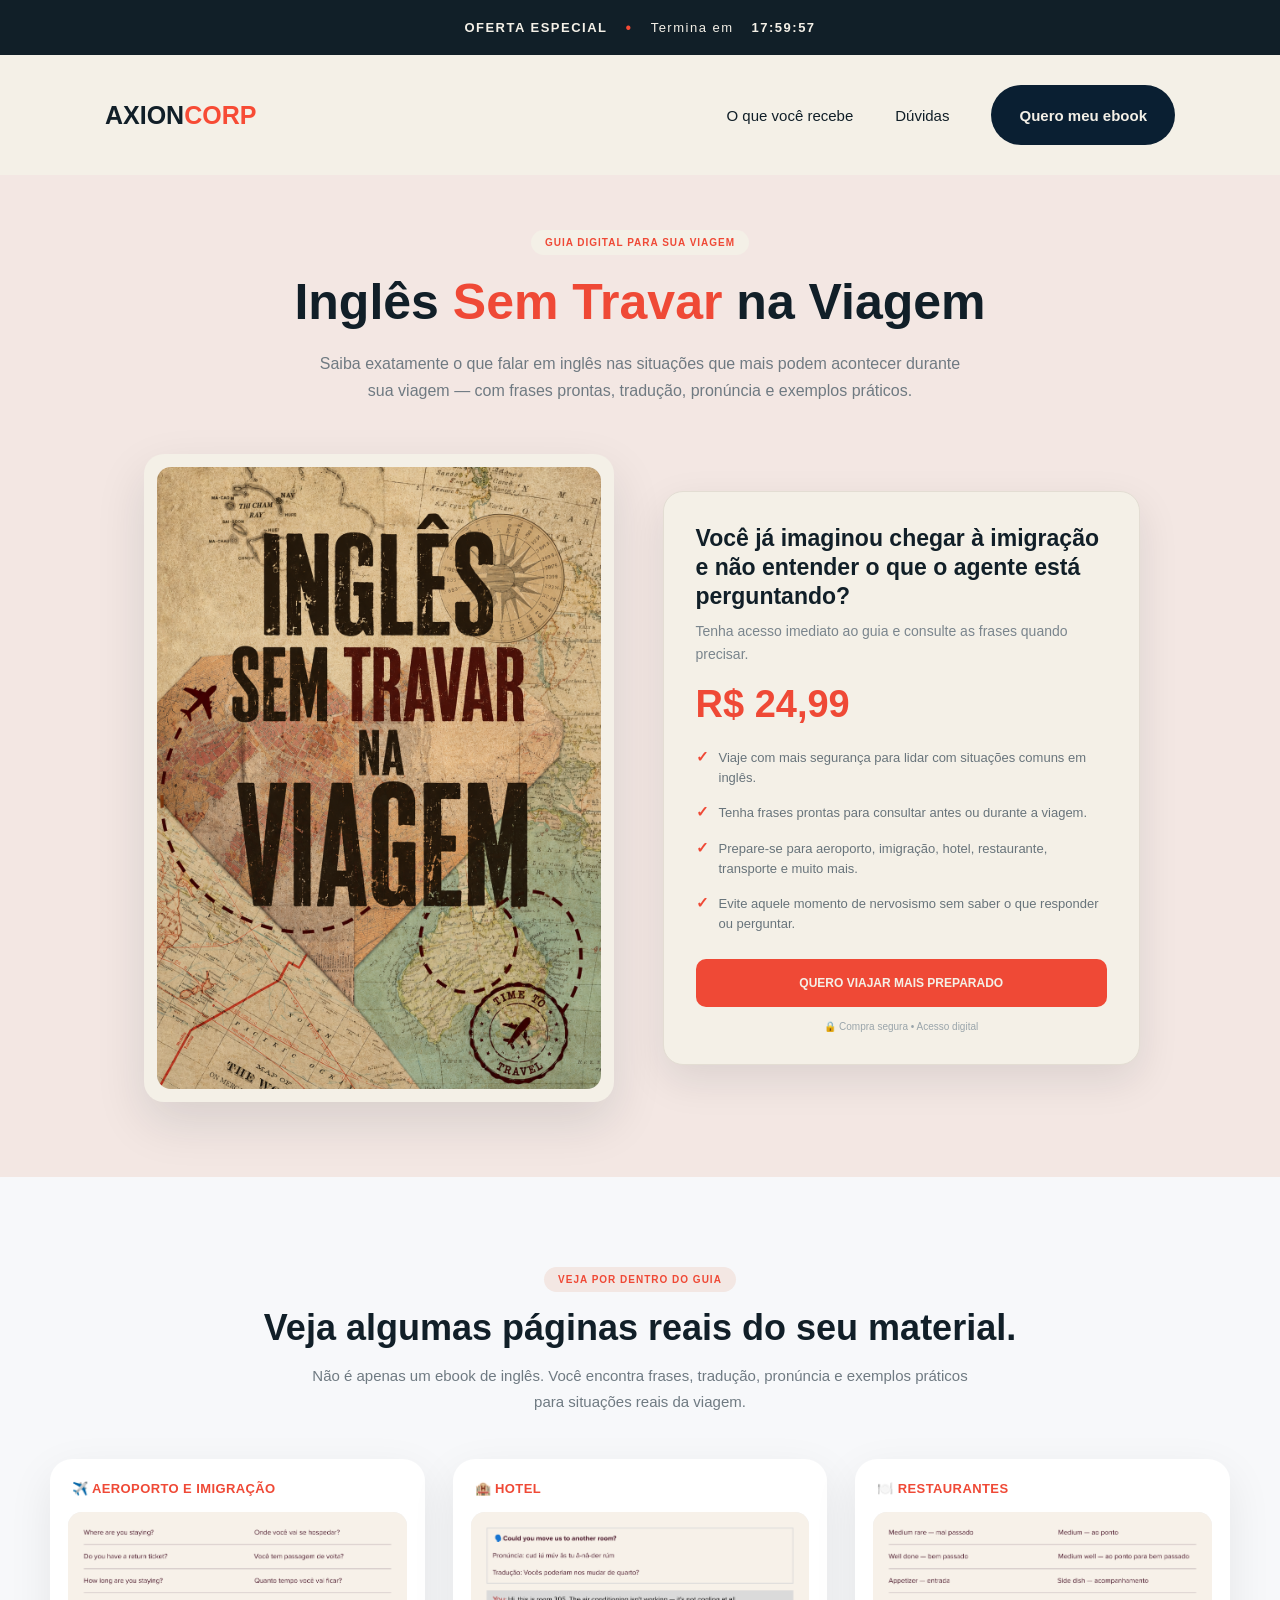
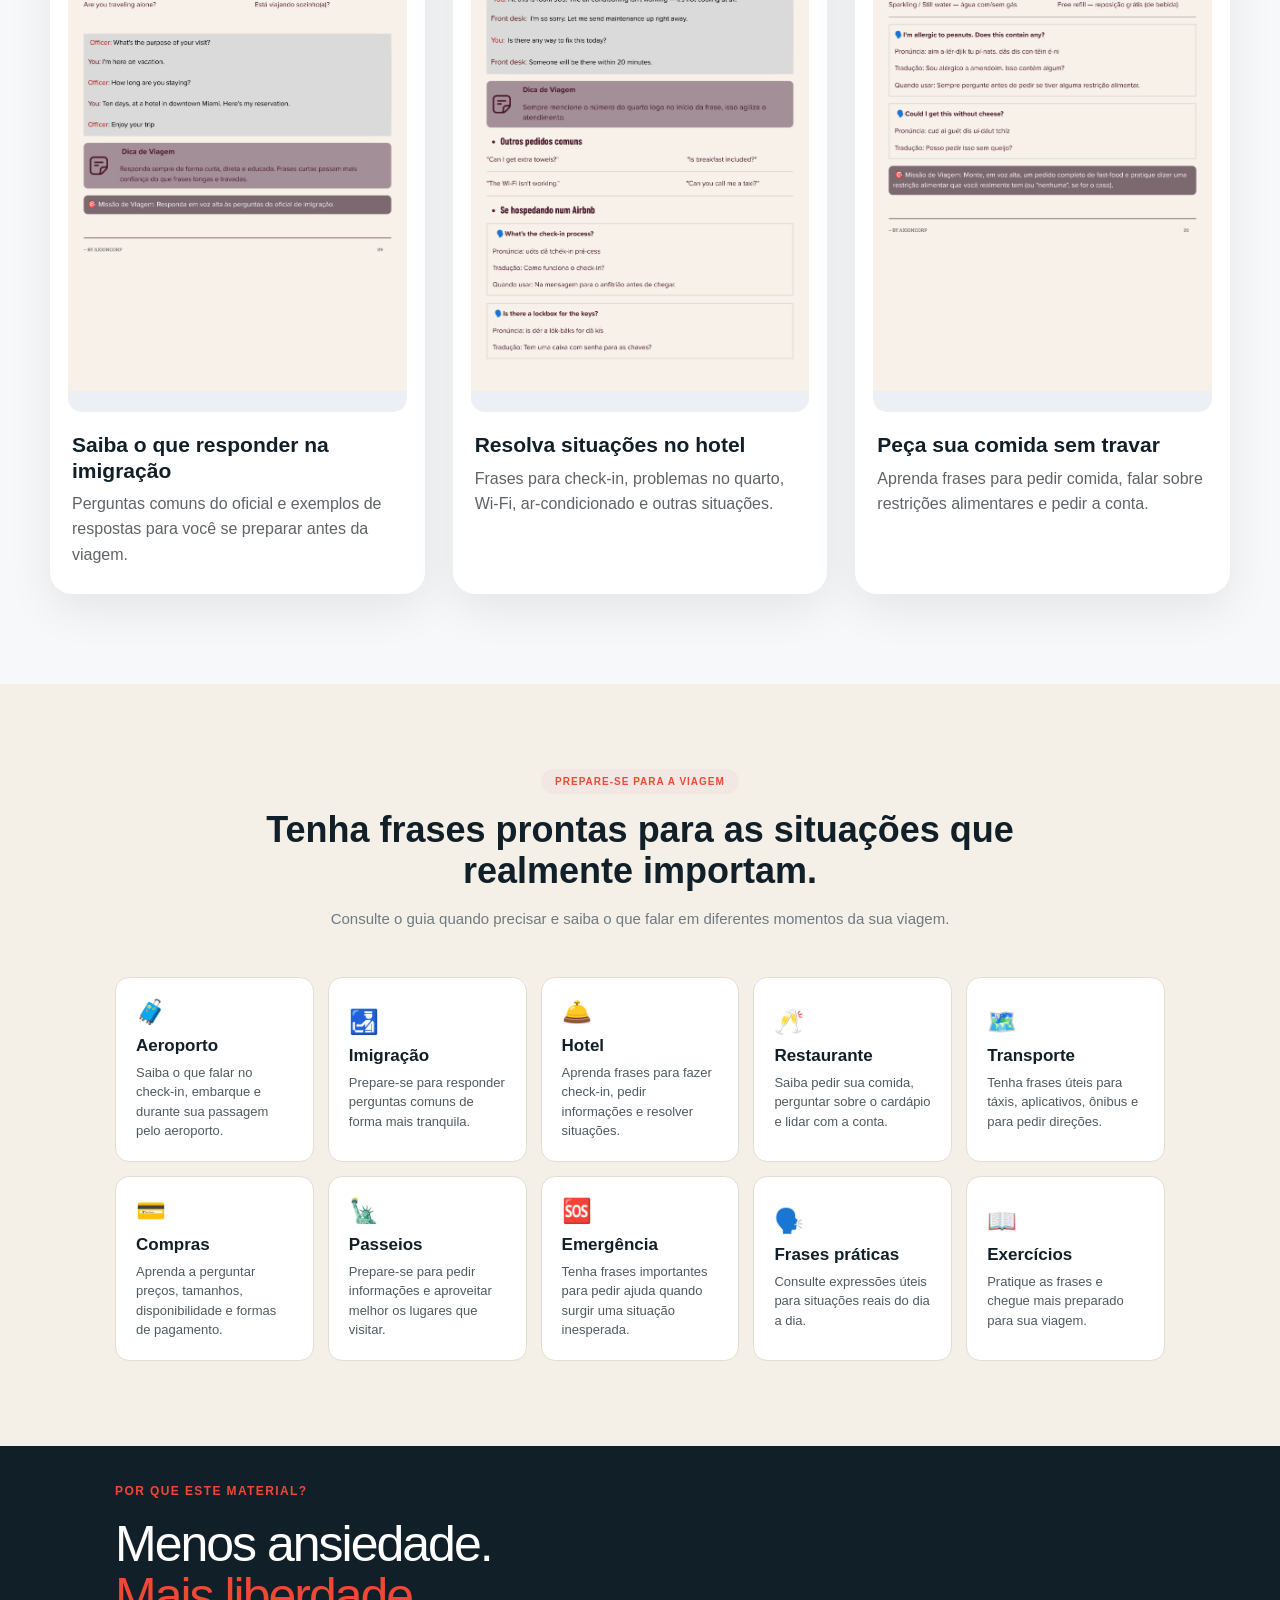
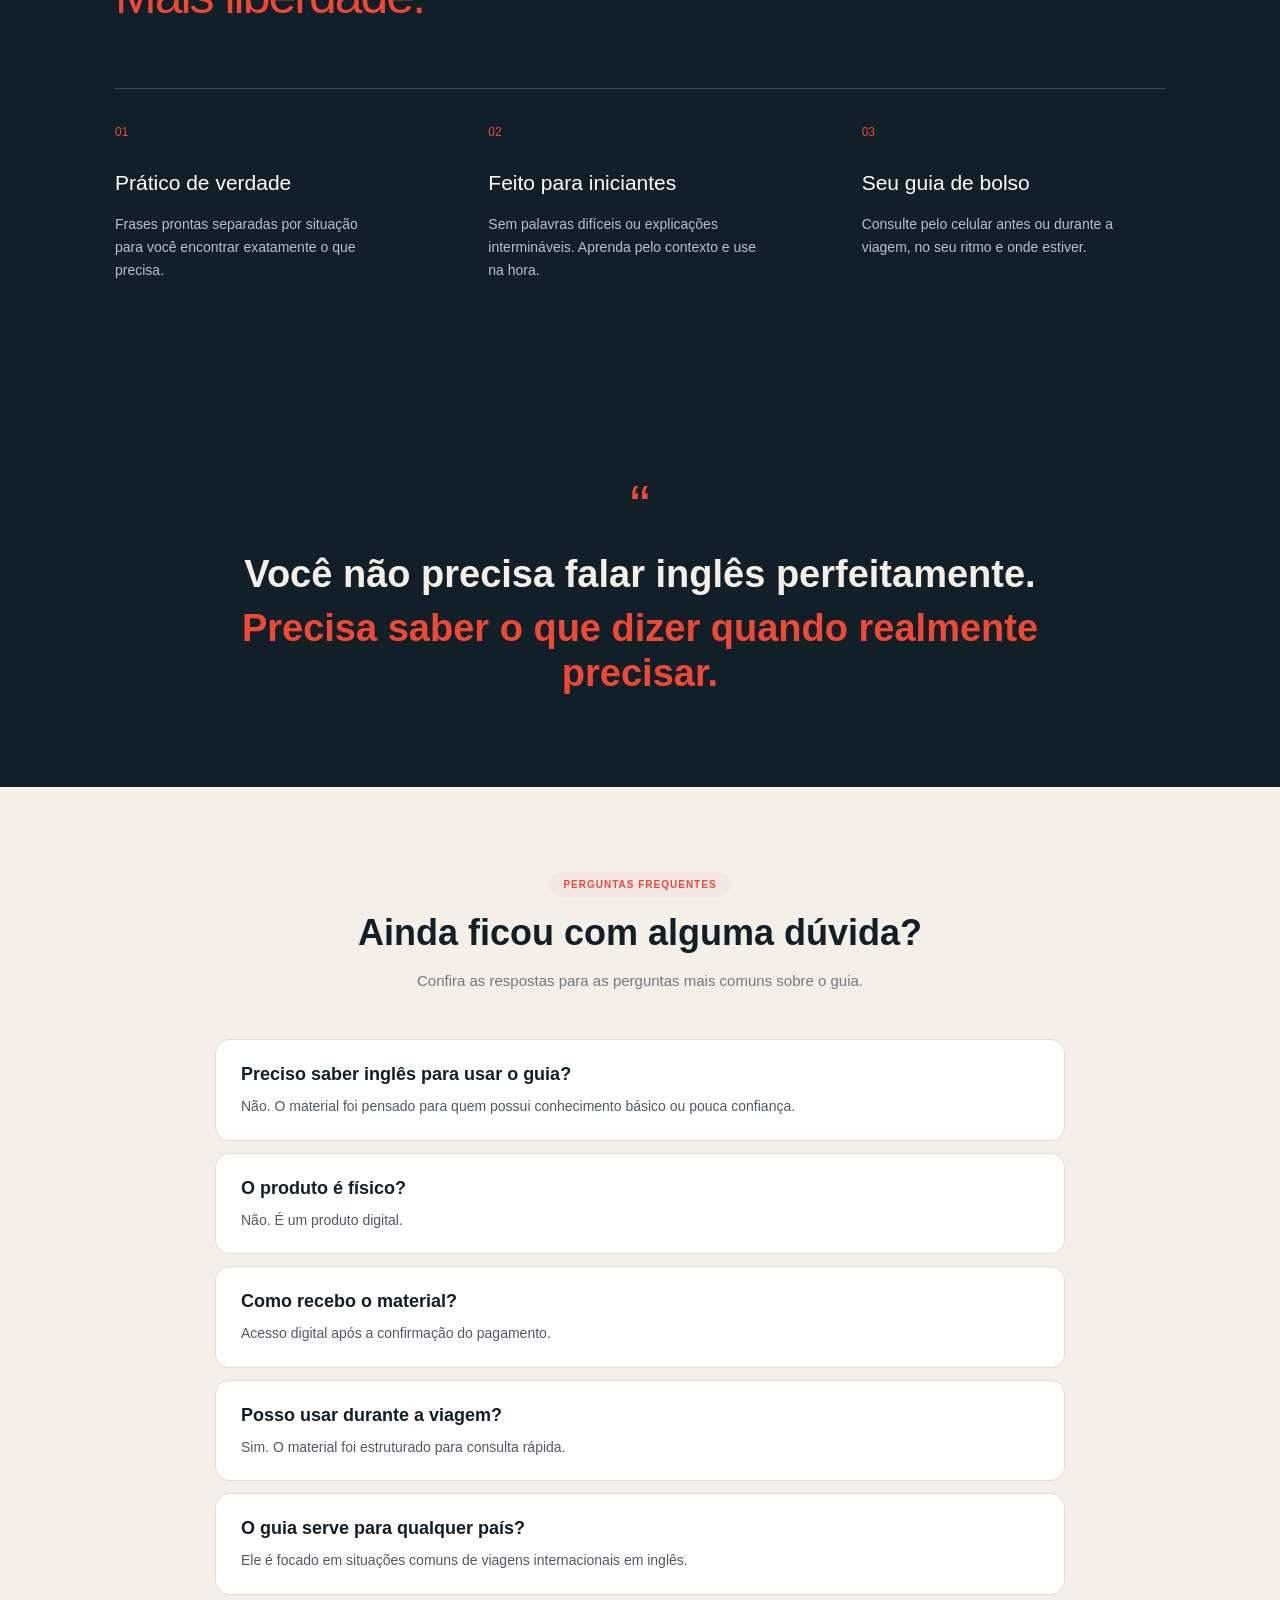
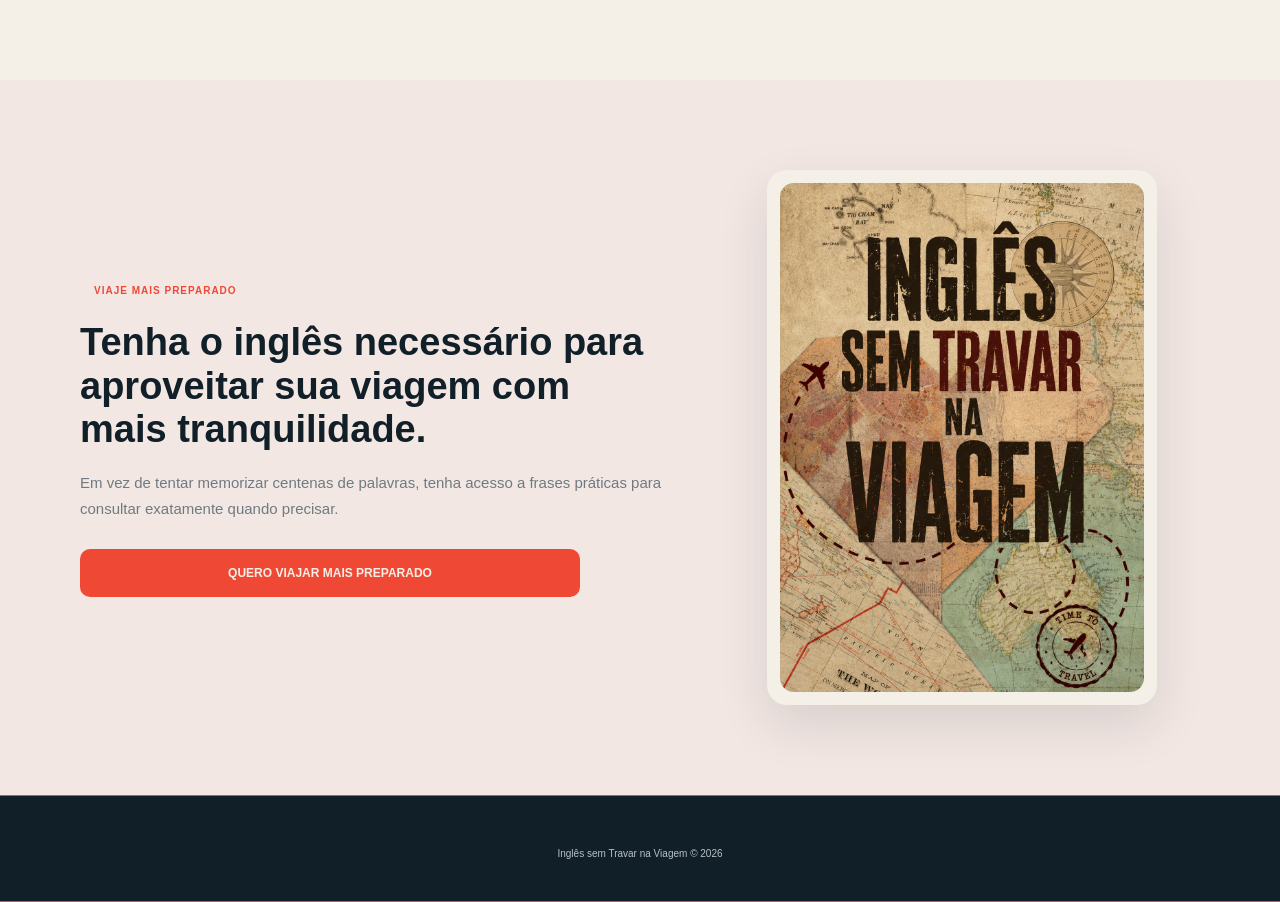
==== commit 1684f2de: "Revise footer text and structure Updated footer content and formatting." ====
--- a/index.html
+++ b/index.html
@@ -10,6 +10,8 @@
           content="width=device-width, initial-scale=1.0, viewport-fit=cover">
 
     <title>Inglês sem Travar na Viagem</title>
+
+    <link rel="icon" type="image/svg+xml" href="data:image/svg+xml,%3Csvg xmlns='http://www.w3.org/2000/svg' viewBox='0 0 100 100'%3E%3Ctext x='50%25' y='50%25' dominant-baseline='middle' text-anchor='middle' font-size='90' font-family='Arial' font-weight='bold'%3EX%3C/text%3E%3C/svg%3E">
 
     <link rel="stylesheet" href="web2.css">
 
@@ -1107,15 +1109,14 @@
     <footer>
 
         <div class="footer-logo">
-            Axion<span>Corp</span>
+            <span></span>
         </div>
 
 
         <p>
 
-            © 2026 Inglês sem Travar na Viagem
-            • Todos os direitos reservados.
-
+            Inglês sem Travar na Viagem © 2026
+           
         </p>
 
     </footer>
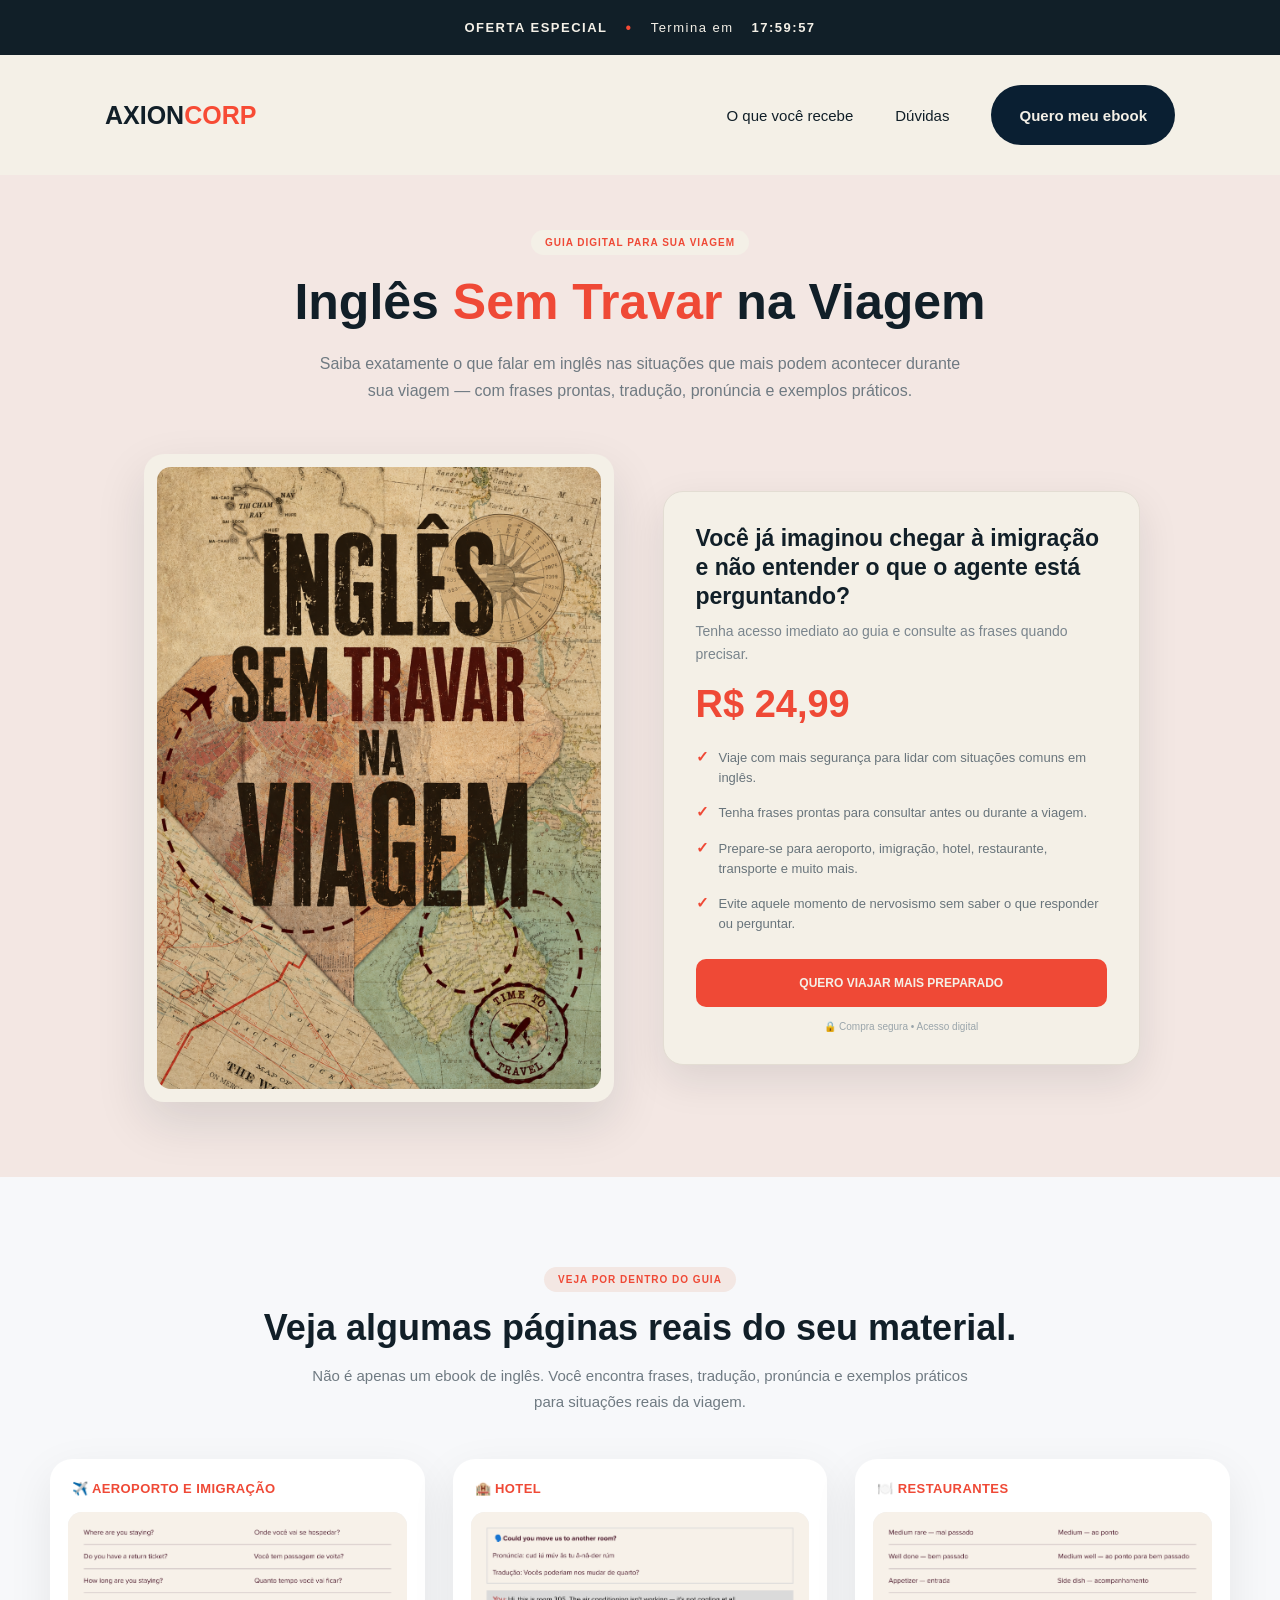
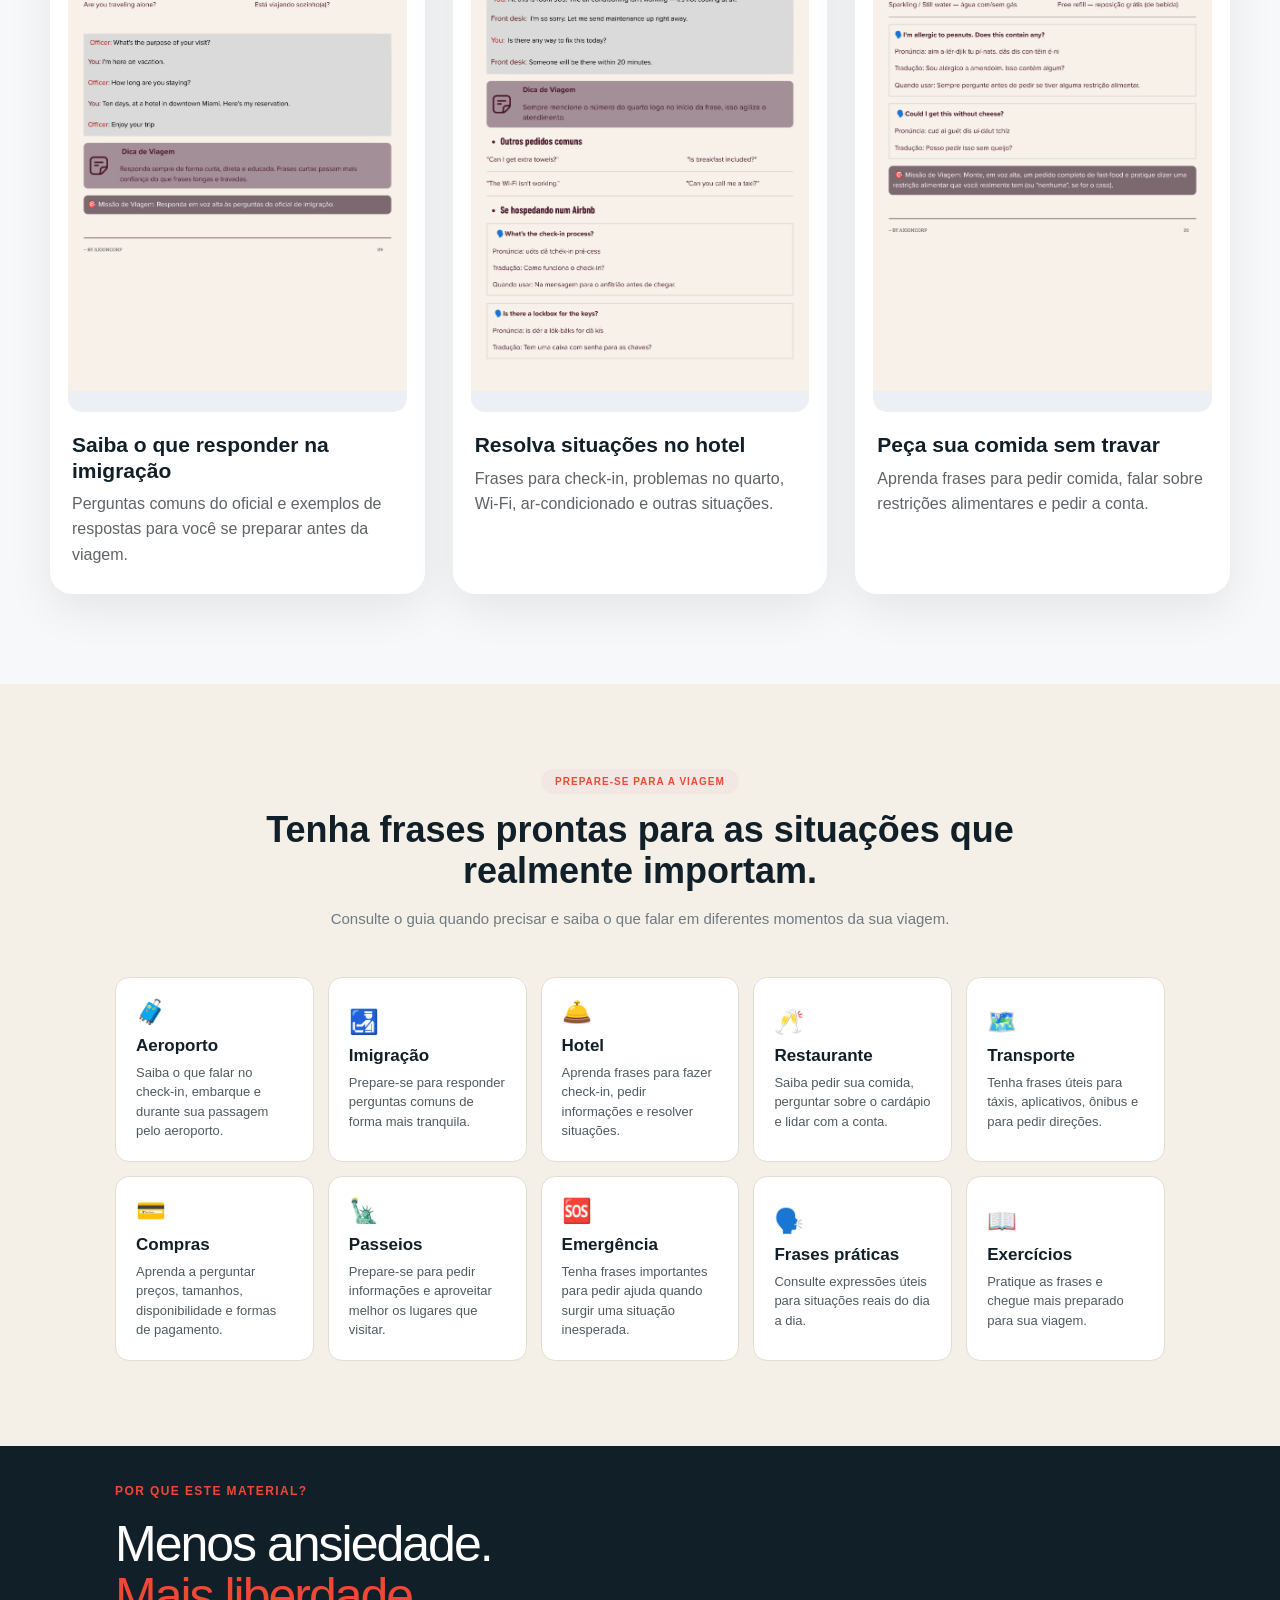
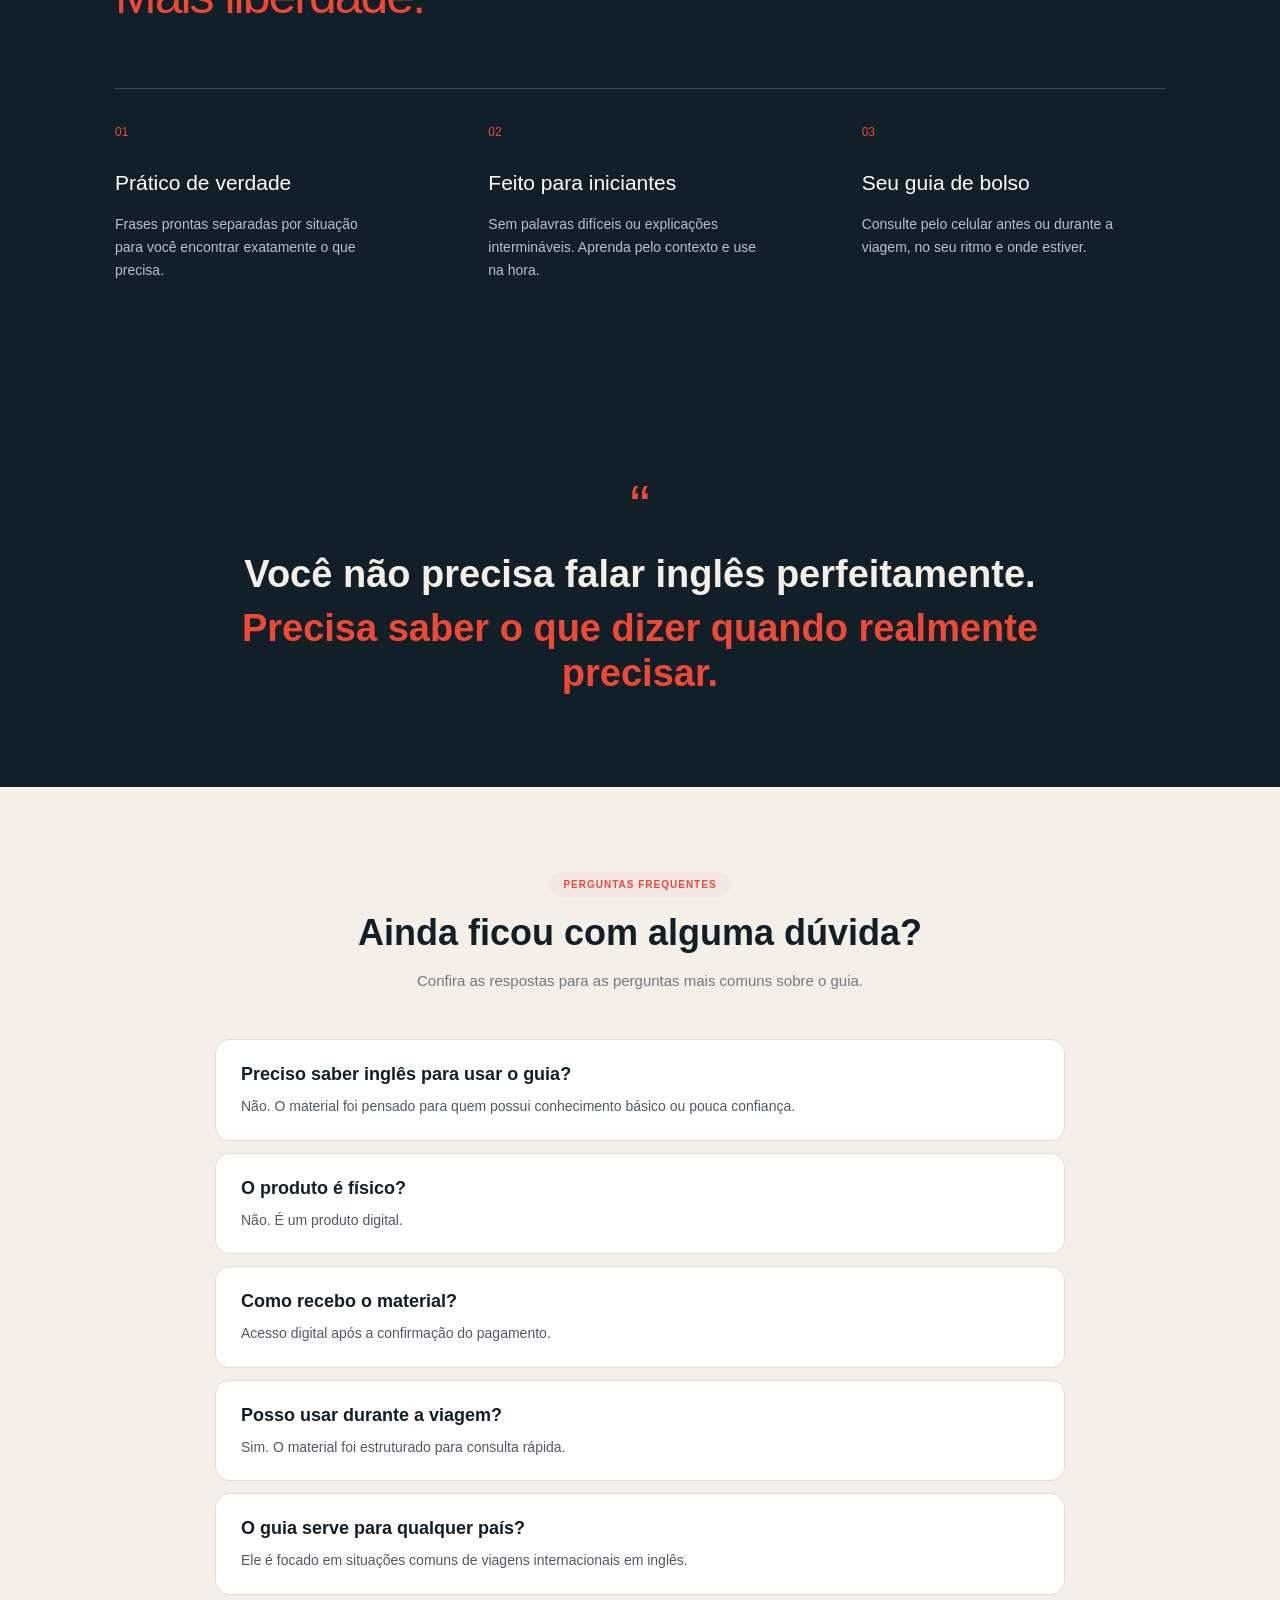
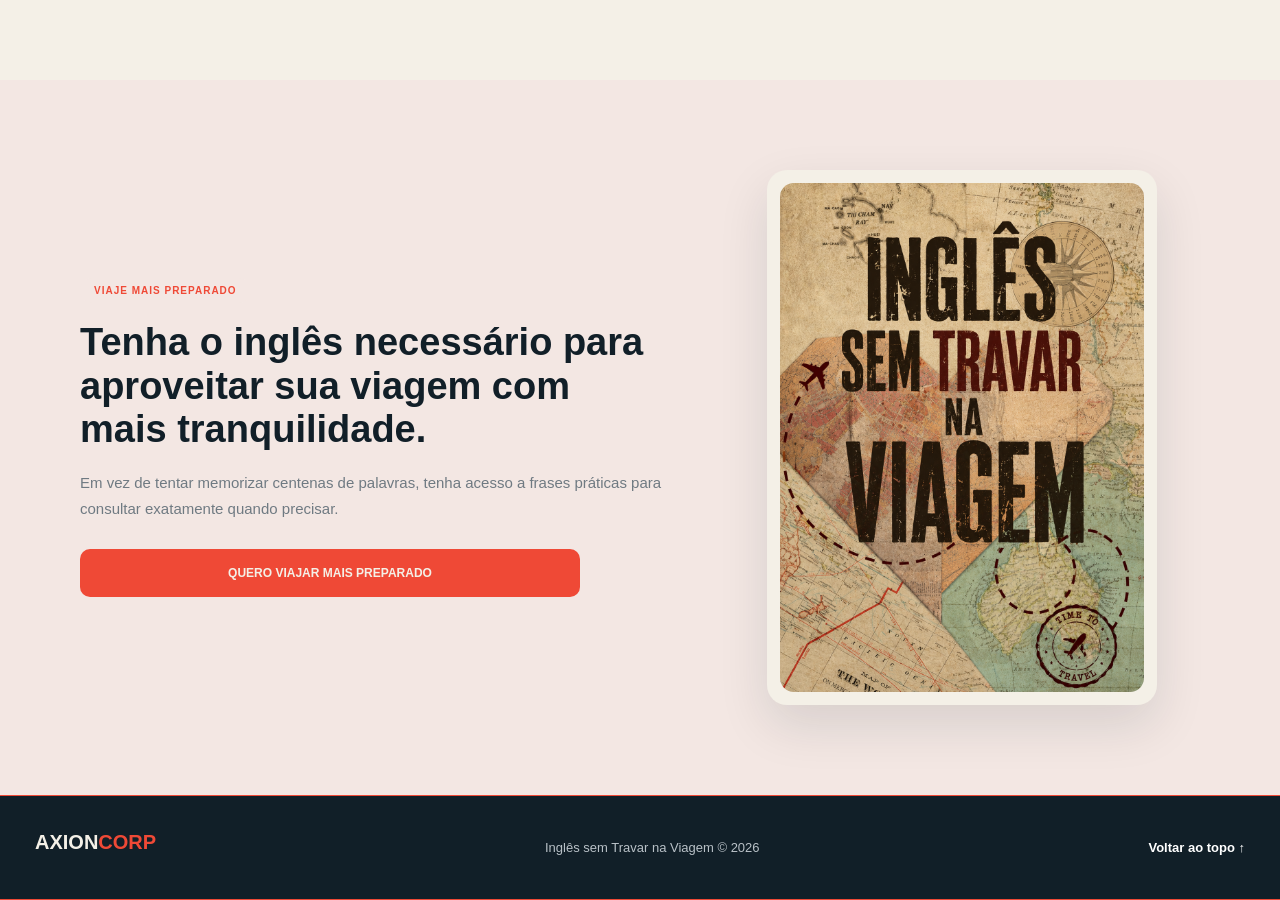
==== commit a6192993: "Add footer section with styling and scroll to top feature" ====
--- a/index.html
+++ b/index.html
@@ -14,6 +14,66 @@
     <link rel="icon" type="image/svg+xml" href="data:image/svg+xml,%3Csvg xmlns='http://www.w3.org/2000/svg' viewBox='0 0 100 100'%3E%3Ctext x='50%25' y='50%25' dominant-baseline='middle' text-anchor='middle' font-size='90' font-family='Arial' font-weight='bold'%3EX%3C/text%3E%3C/svg%3E">
 
     <link rel="stylesheet" href="web2.css">
+
+
+    <style>
+        /* ================= RODAPÉ ================= */
+
+        footer {
+            width: 100%;
+            box-sizing: border-box;
+            padding: 35px;
+        }
+
+        .footer-content {
+            width: 100%;
+            display: flex;
+            align-items: center;
+            justify-content: space-between;
+        }
+
+        .footer-logo {
+            font-size: 20px;
+            font-weight: 700;
+            white-space: nowrap;
+        }
+
+        .footer-logo span {
+            color: #EF4936;
+        }
+
+        .footer-content p {
+            margin: 0;
+            text-align: center;
+            font-size: 13px;
+        }
+
+        .voltar-topo {
+            display: inline-block;
+            color: #ffffff !important;
+            text-decoration: none !important;
+            font-size: 13px;
+            font-weight: 600;
+            white-space: nowrap;
+            cursor: pointer;
+        }
+
+        .voltar-topo:hover {
+            text-decoration: underline !important;
+        }
+
+        @media (max-width: 600px) {
+            footer {
+                padding: 25px 20px;
+            }
+
+            .footer-content {
+                flex-direction: column;
+                gap: 15px;
+                text-align: center;
+            }
+        }
+    </style>
 
 </head>
 
@@ -1108,18 +1168,44 @@
 
     <footer>
 
-        <div class="footer-logo">
-            <span></span>
+        <div class="footer-content">
+
+            <!-- ESQUERDA -->
+            <div class="footer-logo">
+                AXION<span>CORP</span>
+            </div>
+
+            <!-- CENTRO -->
+            <p>
+                Inglês sem Travar na Viagem © 2026
+            </p>
+
+            <!-- DIREITA -->
+            <a href="#" class="voltar-topo">
+                Voltar ao topo ↑
+            </a>
+
         </div>
 
-
-        <p>
-
-            Inglês sem Travar na Viagem © 2026
-           
-        </p>
-
     </footer>
+
+
+    <!-- ================= VOLTAR AO TOPO ================= -->
+
+    <script>
+        document
+            .querySelector('.voltar-topo')
+            .addEventListener('click', function(e) {
+
+                e.preventDefault();
+
+                window.scrollTo({
+                    top: 0,
+                    behavior: 'smooth'
+                });
+
+            });
+    </script>
 
 
 
